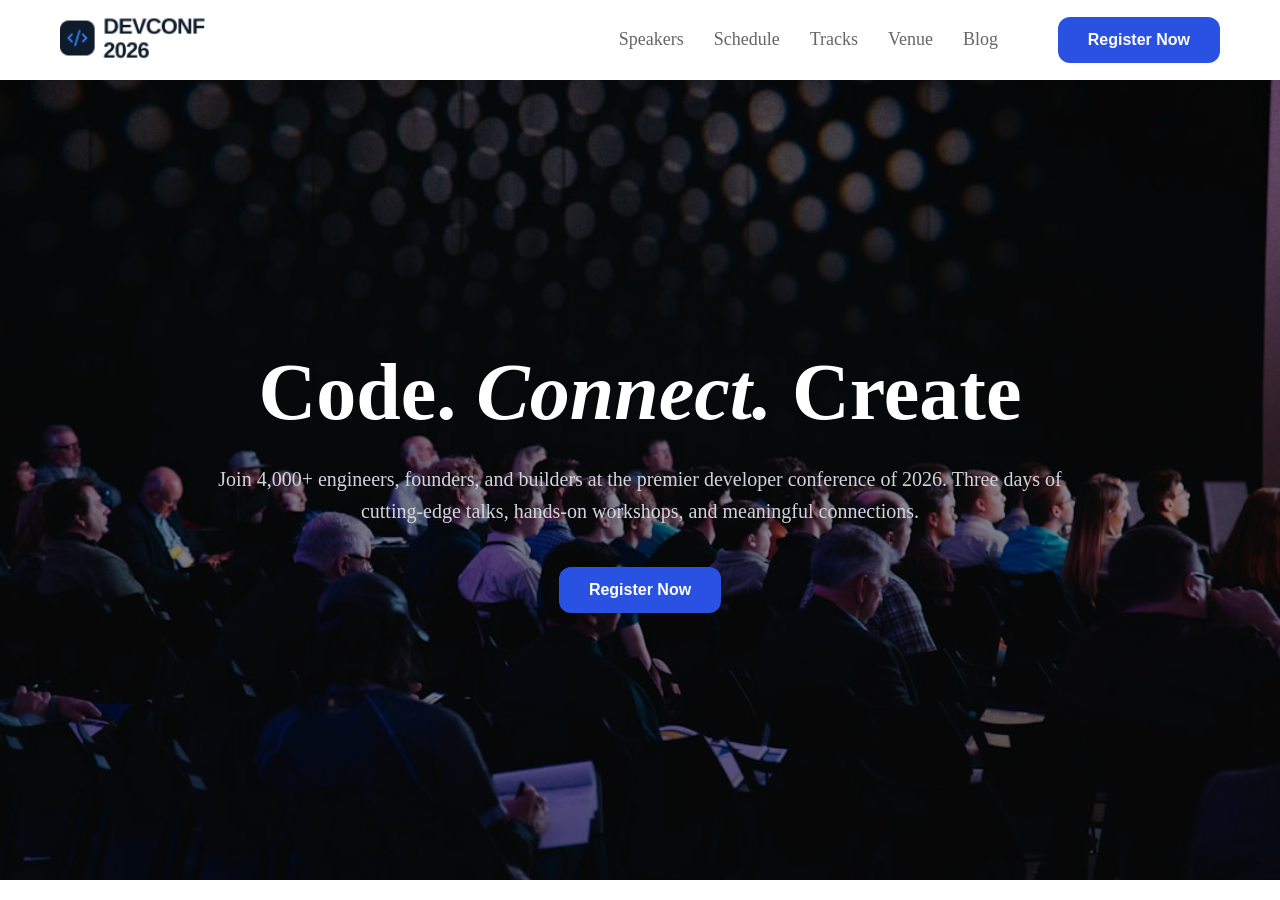
==== index.html @ 91962d2b "Speakers Section" ====
<!DOCTYPE html>
<html lang="en">
<head>
    <meta charset="UTF-8">
    <meta name="viewport" content="width=device-width, initial-scale=1.0">
    <title> Developer Conference 2026 </title>
    <link rel="stylesheet" href="./styles/style.css">
</head>
<body>
    <!-- Navigation Bar -->
    <header>
    <nav class="navbar">

        <div class="logo">
            <img src="./assets/logo.png" alt="DEVCONF 2026 Logo">
        </div>

        <ul class="nav-links">
            <li><a href="#speakers">Speakers</a></li>
            <li><a href="#schedule">Schedule</a></li>
            <li><a href="#tracks">Tracks</a></li>
            <li><a href="#venue">Venue</a></li>
            <li><a href="#blog">Blog</a></li>
        </ul>

        <button class="common-btn">Register Now</button>

    </nav>
</header>

<!-- Banner Section -->

 <section class="banner">

    <div class="banner-content">

        <h1>
            Code. <em>Connect.</em> Create
        </h1>

        <p>
            Join 4,000+ engineers, founders, and builders at the premier
            developer conference of 2026. Three days of cutting-edge talks,
            hands-on workshops, and meaningful connections.
        </p>

        <button class="common-btn">
            Register Now
        </button>

    </div>

</section>







</body>
</html>
---- styles/style.css ----
/* Reset */
*{
    margin: 0;
    padding: 0;
    box-sizing: border-box;
}

/* Navbar */
.navbar{
    display: flex;
justify-content: space-between;
    align-items: center;
    padding: 14px 60px;
    background-color: #ffffff;
}

/* Logo */
.logo{
    flex: 1;
}

.logo img{
    width: 145px;
    height: auto;
}

/* Navigation Links */
.nav-links{
    flex: 1;
    display: flex;
    justify-content: center;
    gap: 30px;
    list-style: none;
    

}

.nav-links a{
    text-decoration: none;
    color: #666666;
    font-size: 18px;
    font-weight: 500;
}

/* Button */
.common-btn{
    background-color: #2952E3;
    color: white;
    border: none;
    padding: 14px 30px;
    border-radius: 12px;
    font-size: 16px;
    font-weight: 600;
    cursor: pointer;

}

/* banner section */

.banner{
background-size: cover;
background-position: center;

align-items: center;
text-align: center;

}

.banner{
    background-image: url("../assets/banner.jpg");
    background-size: cover;
    background-position: center;

    height: 800px;

    display: flex;
    justify-content: center;
    align-items: center;

    text-align: center;



box-shadow: inset 0 0 0 1000px rgba(0, 0, 0, 0.45);

}

.banner-content{
    max-width: 850px;
}


.banner-content h1{
    color: white;
    font-size: 80px;
    margin-bottom: 25px;
}

.banner-content p{
    color: #d1d5db;
    font-size: 20px;
    line-height: 1.6;
    margin-bottom: 40px;
}
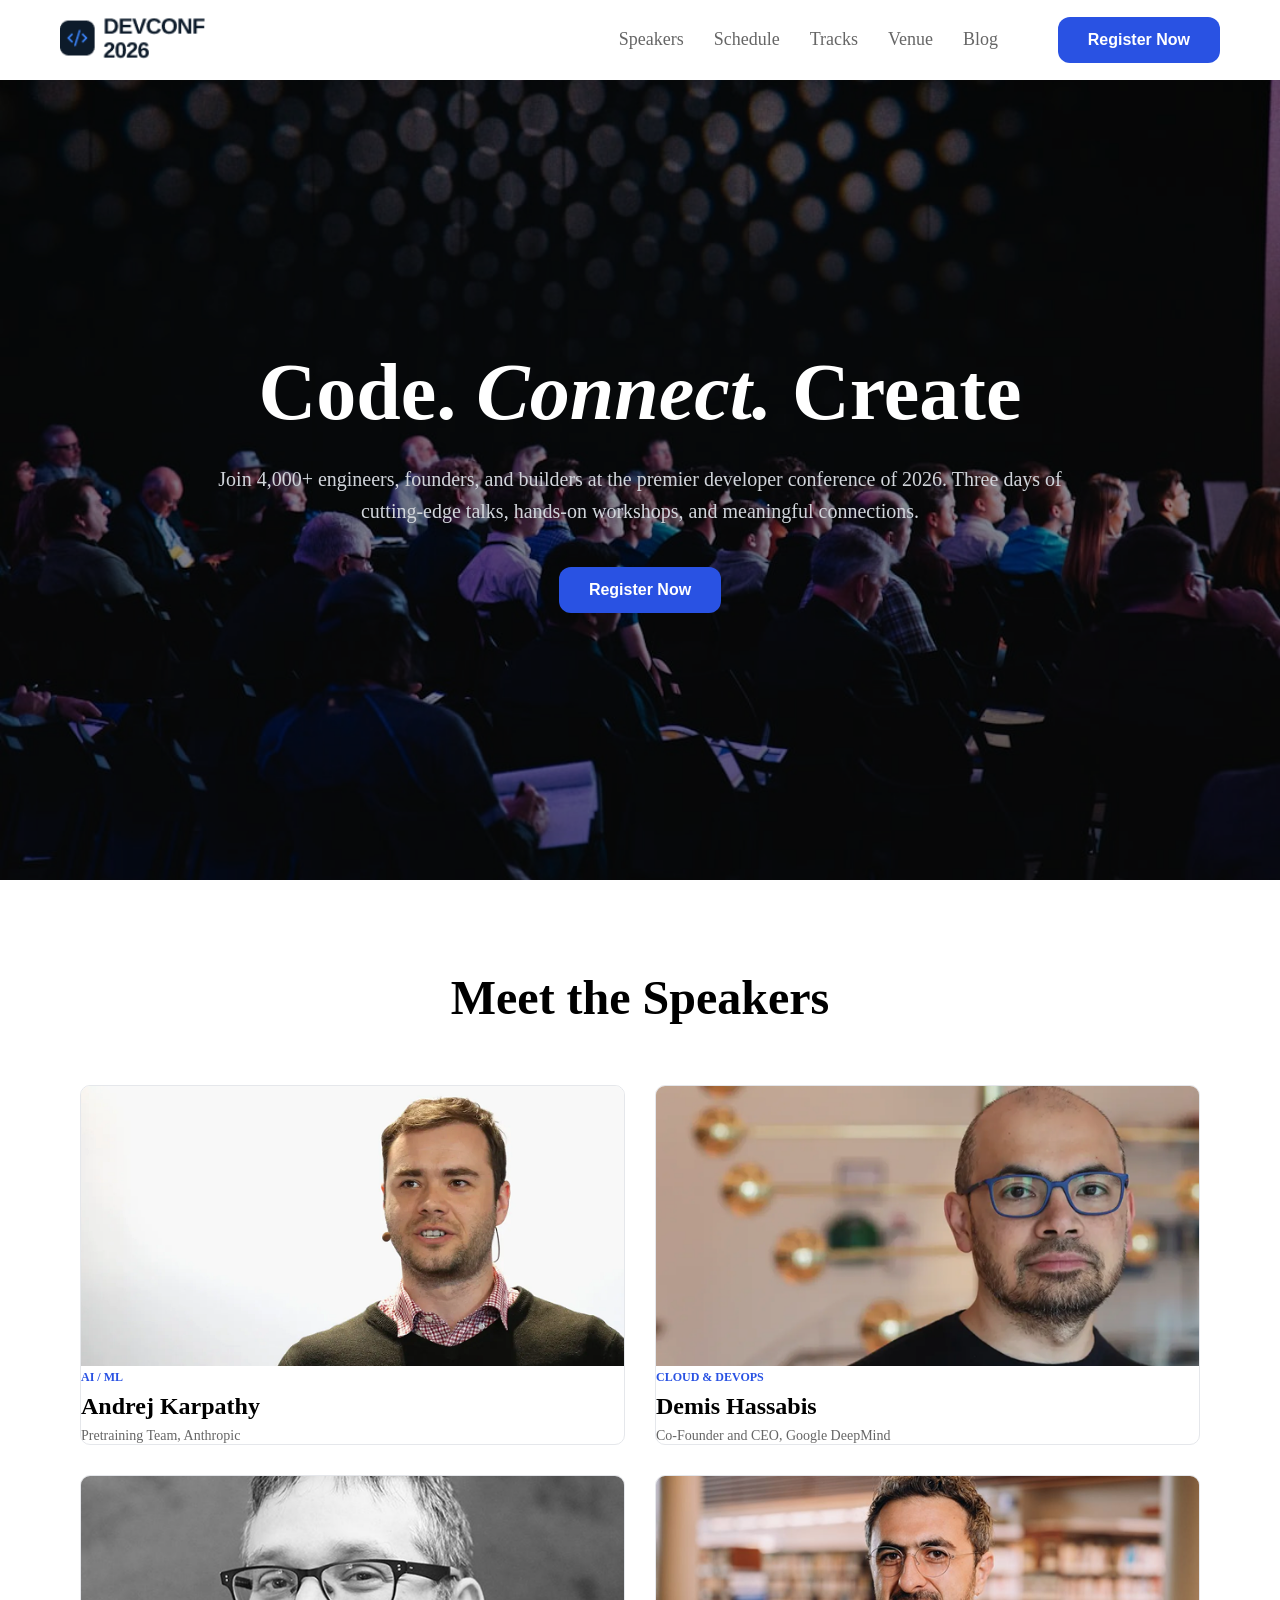
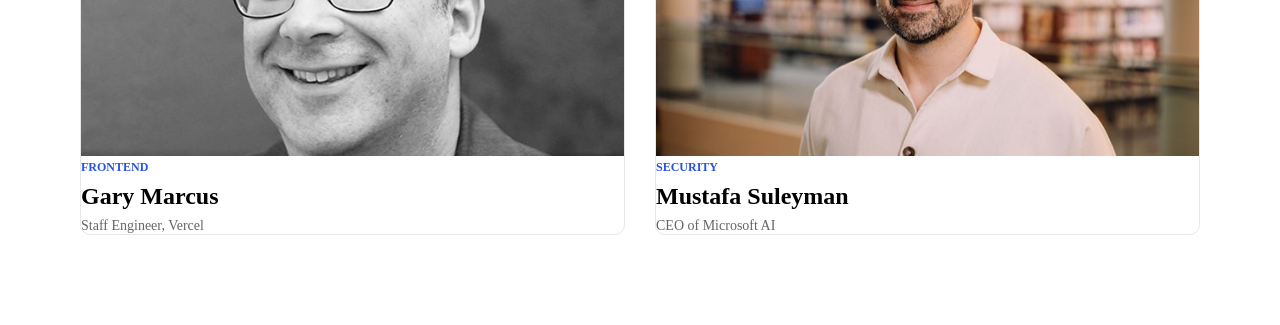
==== commit 8a0e644c: "grid layout complete" ====
--- a/index.html
+++ b/index.html
@@ -52,9 +52,57 @@
 
 </section>
 
+<!-- Speakers Section -->
 
+<section class="speakers-section">
 
+    <h2 class="section-title">Meet the Speakers</h2>
 
+    <div class="speaker-container">
+
+        <div class="speaker-card">
+            <img src="./assets/andrej.png" alt="Andrej Karpathy">
+
+            <div class="speaker-info">
+                <h5>AI / ML</h5>
+                <h3>Andrej Karpathy</h3>
+                <p>Pretraining Team, Anthropic</p>
+            </div>
+        </div>
+
+        <div class="speaker-card">
+            <img src="./assets/demis.png" alt="Demis Hassabis">
+
+            <div class="speaker-info">
+                <h5>Cloud & DevOps</h5>
+                <h3>Demis Hassabis</h3>
+                <p>Co-Founder and CEO, Google DeepMind</p>
+            </div>
+        </div>
+
+        <div class="speaker-card">
+            <img src="./assets/gary.png" alt="Gary Marcus">
+
+            <div class="speaker-info">
+                <h5>Frontend</h5>
+                <h3>Gary Marcus</h3>
+                <p>Staff Engineer, Vercel</p>
+            </div>
+        </div>
+
+        <div class="speaker-card">
+            <img src="./assets/mustafa.png" alt="Mustafa Suleyman">
+
+            <div class="speaker-info">
+                <h5>Security</h5>
+                <h3>Mustafa Suleyman</h3>
+                <p>CEO of Microsoft AI</p>
+            </div>
+        </div>
+
+    </div>
+
+</section>
 
 
 
--- a/styles/style.css
+++ b/styles/style.css
@@ -104,5 +104,74 @@
     margin-bottom: 40px;
 }
 
+/* Speakers Section */
+
+.speakers-section{
+    padding: 90px 80px;
+    background-color: white;
+}
+
+.section-title{
+    text-align: center;
+    font-size: 48px;
+    font-weight: 700;
+
+    margin-bottom: 60px;
+}
+
+.speaker-container{
+    display: grid;
+
+    grid-template-columns: repeat(2, 1fr);
+
+    gap: 30px;
+
+    max-width: 1200px;
+
+    margin: 0 auto;
+}
 
 
+
+.speaker-card{
+    border: 1px solid #E5E7EB;
+
+    border-radius: 10px;
+
+    overflow: hidden;
+
+    background-color: white;
+}
+
+.speaker-card img{
+    width: 100%;
+
+    height: 280px;
+
+    object-fit: cover;
+}
+
+.speaker-info h5{
+    color: #2952E3;
+
+    font-size: 12px;
+
+    margin-bottom: 8px;
+
+    text-transform: uppercase;
+}
+
+
+.speaker-info h3{
+    font-size: 24px;
+
+    margin-bottom: 8px;
+}
+
+
+.speaker-info p{
+    color: #666666;
+
+    font-size: 14px;
+}
+
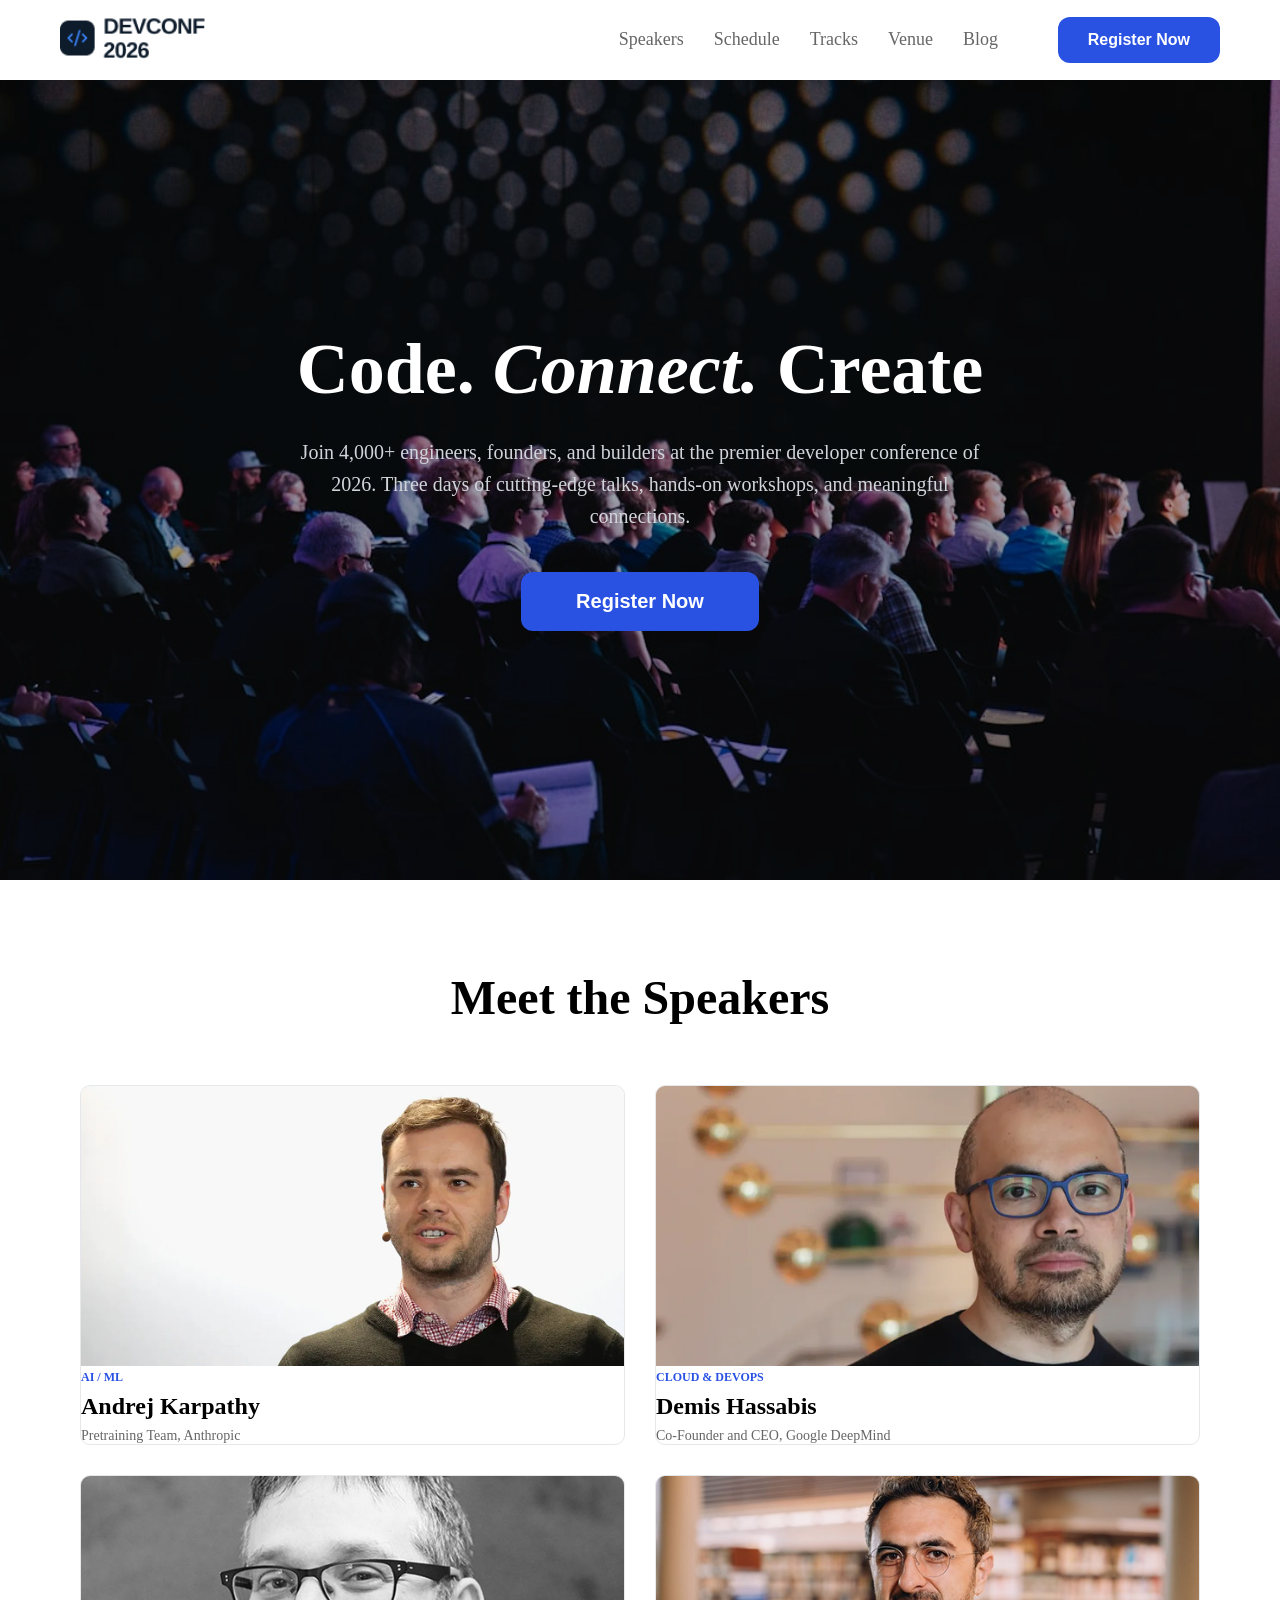
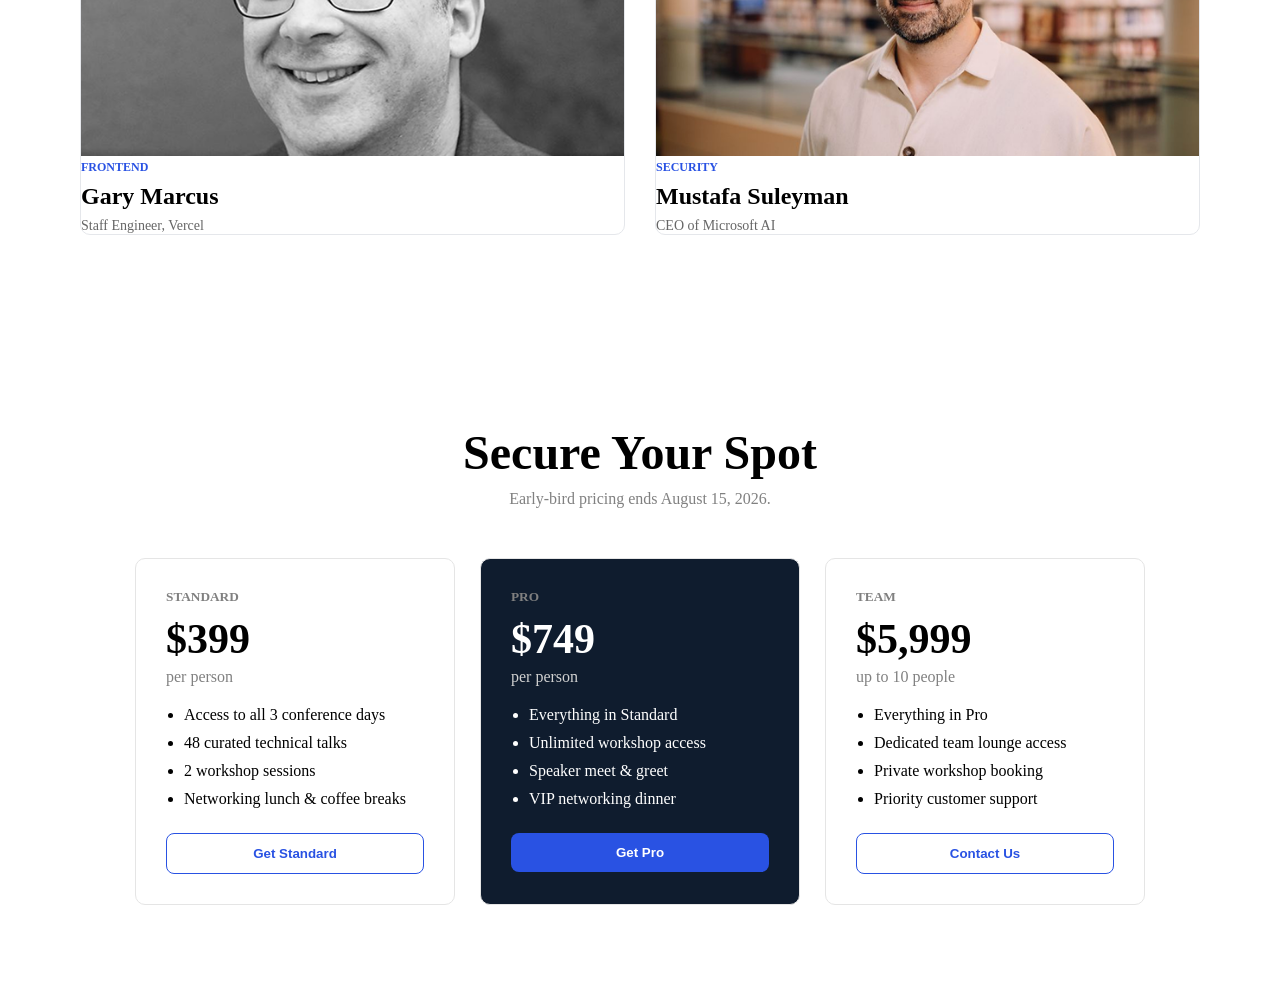
==== commit d156bc1d: "pricing section" ====
--- a/index.html
+++ b/index.html
@@ -23,7 +23,7 @@
             <li><a href="#blog">Blog</a></li>
         </ul>
 
-        <button class="common-btn">Register Now</button>
+        <button class="register01-btn">Register Now</button>
 
     </nav>
 </header>
@@ -44,7 +44,7 @@
             hands-on workshops, and meaningful connections.
         </p>
 
-        <button class="common-btn">
+        <button class="register02-btn">
             Register Now
         </button>
 
@@ -104,6 +104,72 @@
 
 </section>
 
+<!-- Pricing Section -->
+
+<section class="pricing">
+
+    <h2>Secure Your Spot</h2>
+    <p class="pricing-subtitle">
+        Early-bird pricing ends August 15, 2026.
+    </p>
+
+    <div class="pricing-cards">
+
+        <!-- Card 1 -->
+        <div class="card">
+            <h5>STANDARD</h5>
+            <h3>$399</h3>
+            <p>per person</p>
+
+            <ul>
+                <li>Access to all 3 conference days</li>
+                <li>48 curated technical talks</li>
+                <li>2 workshop sessions</li>
+                <li>Networking lunch & coffee breaks</li>
+            </ul>
+
+            <button class="price-btn">Get Standard</button>
+        </div>
+
+        <!-- Card 2 -->
+        <div class="card pro">
+            <h5>PRO</h5>
+            <h3>$749</h3>
+            <p>per person</p>
+
+            <ul>
+                <li>Everything in Standard</li>
+                <li>Unlimited workshop access</li>
+                <li>Speaker meet & greet</li>
+                <li>VIP networking dinner</li>
+            </ul>
+
+            <button class="price-btn pro-btn">Get Pro</button>
+        </div>
+
+        <!-- Card 3 -->
+        <div class="card">
+            <h5>TEAM</h5>
+            <h3>$5,999</h3>
+            <p>up to 10 people</p>
+
+            <ul>
+                <li>Everything in Pro</li>
+                <li>Dedicated team lounge access</li>
+                <li>Private workshop booking</li>
+                <li>Priority customer support</li>
+            </ul>
+
+            <button class="price-btn">Contact Us</button>
+        </div>
+
+    </div>
+
+</section>
+
+
+
+
 
 
 </body>
--- a/styles/style.css
+++ b/styles/style.css
@@ -44,7 +44,7 @@
 }
 
 /* Button */
-.common-btn{
+.register01-btn{
     background-color: #2952E3;
     color: white;
     border: none;
@@ -53,7 +53,6 @@
     font-size: 16px;
     font-weight: 600;
     cursor: pointer;
-
 }
 
 /* banner section */
@@ -66,6 +65,20 @@
 text-align: center;
 
 }
+
+.register02-btn{
+    background-color: #2952E3;
+    color: white;
+    border: none;
+    padding: 18px 55px;
+    border-radius: 12px;
+    font-size: 20px;
+    font-weight: 600;
+    cursor: pointer;
+}
+
+
+
 
 .banner{
     background-image: url("../assets/banner.jpg");
@@ -82,7 +95,7 @@
 
 
 
-box-shadow: inset 0 0 0 1000px rgba(0, 0, 0, 0.45);
+box-shadow: inset 0 0 0 1000px rgba(0,0,0,0.35);
 
 }
 
@@ -93,16 +106,26 @@
 
 .banner-content h1{
     color: white;
-    font-size: 80px;
+    
     margin-bottom: 25px;
-}
+
+    
+    font-size: 72px;
+    font-weight: 700;
+}
+
 
 .banner-content p{
     color: #d1d5db;
     font-size: 20px;
     line-height: 1.6;
     margin-bottom: 40px;
-}
+    max-width: 700px;
+}
+
+
+
+
 
 /* Speakers Section */
 
@@ -175,3 +198,88 @@
     font-size: 14px;
 }
 
+
+
+/* Pricing Section */
+
+.pricing{
+    padding: 100px 80px;
+    text-align: center;
+}
+
+.pricing h2{
+    font-size: 48px;
+    margin-bottom: 10px;
+}
+
+.pricing-subtitle{
+    color: gray;
+    margin-bottom: 50px;
+}
+
+.pricing-cards{
+    display: flex;
+    justify-content: center;
+    gap: 25px;
+}
+
+.card{
+    width: 320px;
+    padding: 30px;
+    border: 1px solid #e5e5e5;
+    border-radius: 10px;
+    text-align: left;
+    background-color: white;
+}
+
+.card h5{
+    color: gray;
+    margin-bottom: 10px;
+}
+
+.card h3{
+    font-size: 42px;
+    margin-bottom: 5px;
+}
+
+.card p{
+    color: gray;
+    margin-bottom: 20px;
+}
+
+.card ul{
+    margin-bottom: 25px;
+    padding-left: 18px;
+}
+
+.card ul li{
+    margin-bottom: 10px;
+}
+
+.price-btn{
+    width: 100%;
+    padding: 12px;
+    border: 1px solid #2952E3;
+    border-radius: 8px;
+    background: white;
+    color: #2952E3;
+    font-weight: 600;
+    cursor: pointer;
+}
+
+/* Middle Card */
+
+.pro{
+    background-color: #0F1C2E;
+    color: white;
+}
+
+.pro p{
+    color: #d1d1d1;
+}
+
+.pro-btn{
+    background-color: #2952E3;
+    color: white;
+    border: none;
+}
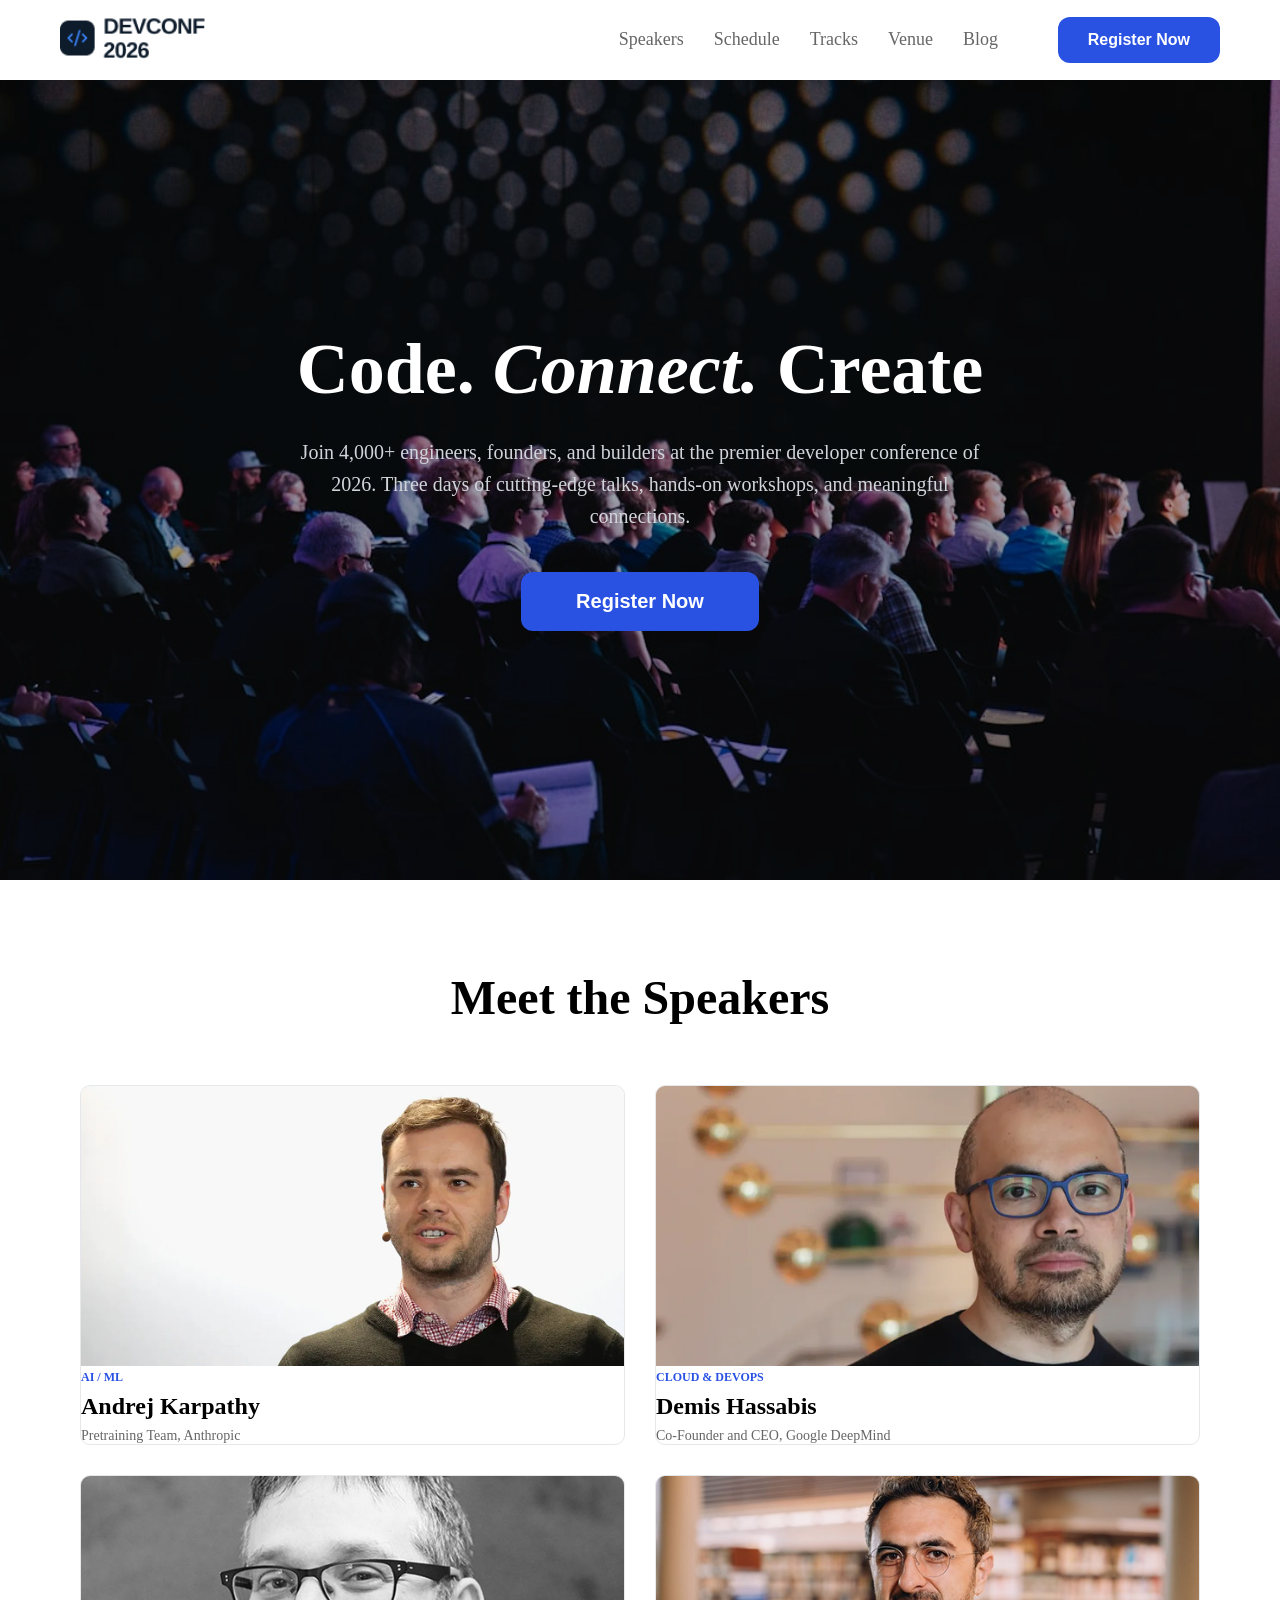
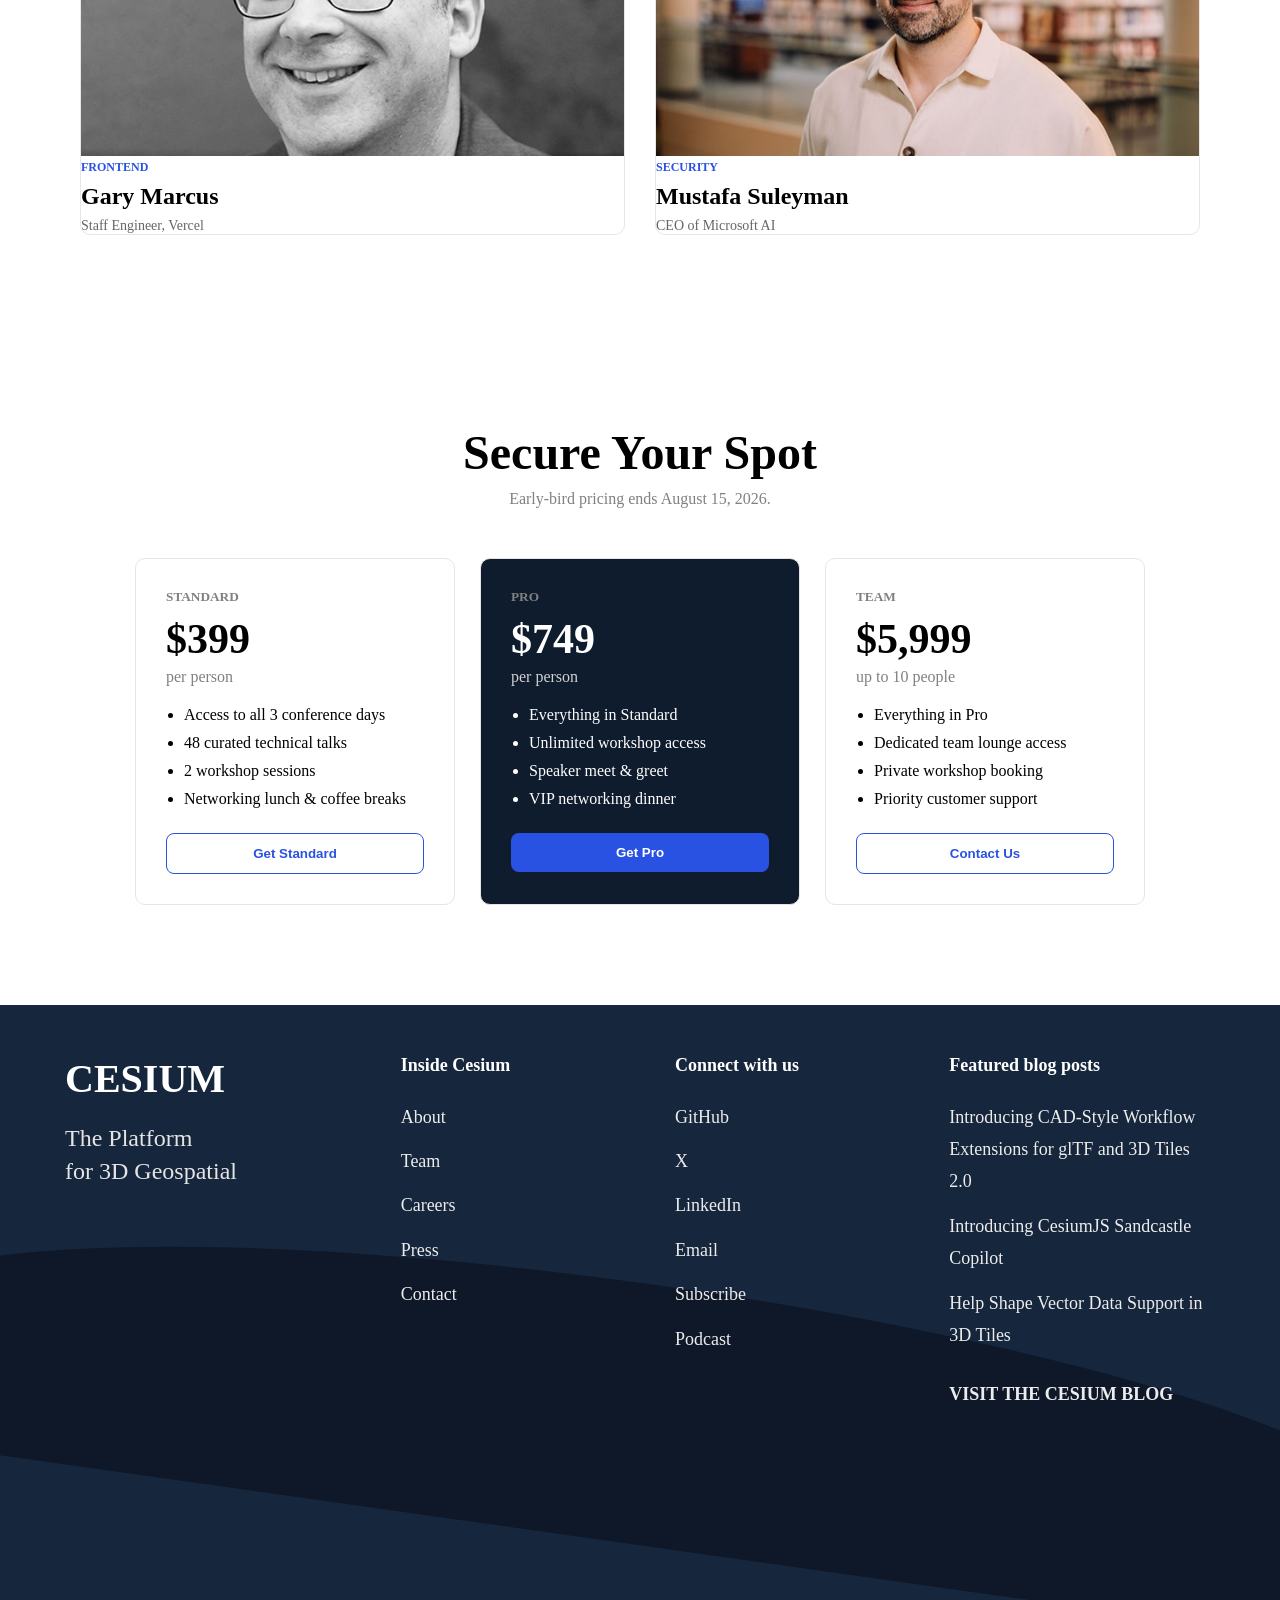
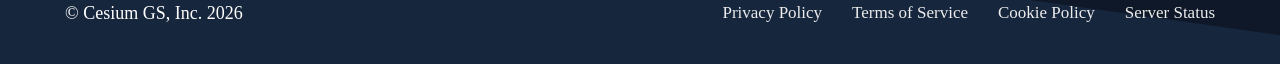
==== commit 7fcd1013: "footer section" ====
--- a/index.html
+++ b/index.html
@@ -167,6 +167,76 @@
 
 </section>
 
+<!-- My placeholder -->
+
+<footer class="footer">
+    <div class="footer-top">
+
+        <div class="footer-col brand">
+            <h2>CESIUM</h2>
+            <p>
+                The Platform <br>
+                for 3D Geospatial
+            </p>
+        </div>
+
+        <div class="footer-col">
+            <h3>Inside Cesium</h3>
+
+            <a href="#">About</a>
+            <a href="#">Team</a>
+            <a href="#">Careers</a>
+            <a href="#">Press</a>
+            <a href="#">Contact</a>
+        </div>
+
+        <div class="footer-col">
+            <h3>Connect with us</h3>
+
+            <a href="#">GitHub</a>
+            <a href="#">X</a>
+            <a href="#">LinkedIn</a>
+            <a href="#">Email</a>
+            <a href="#">Subscribe</a>
+            <a href="#">Podcast</a>
+        </div>
+
+        <div class="footer-col">
+            <h3>Featured blog posts</h3>
+
+            <a href="#">
+                Introducing CAD-Style Workflow
+                Extensions for glTF and 3D Tiles 2.0
+            </a>
+
+            <a href="#">
+                Introducing CesiumJS Sandcastle Copilot
+            </a>
+
+            <a href="#">
+                Help Shape Vector Data Support in
+                3D Tiles
+            </a>
+
+            <a href="#" class="blog-btn">
+                VISIT THE CESIUM BLOG
+            </a>
+        </div>
+
+    </div>
+
+    <div class="footer-bottom">
+        <p>© Cesium GS, Inc. 2026</p>
+
+        <div class="bottom-links">
+            <a href="#">Privacy Policy</a>
+            <a href="#">Terms of Service</a>
+            <a href="#">Cookie Policy</a>
+            <a href="#">Server Status</a>
+        </div>
+    </div>
+</footer>
+
 
 
 
--- a/styles/style.css
+++ b/styles/style.css
@@ -282,4 +282,128 @@
     background-color: #2952E3;
     color: white;
     border: none;
-}+}
+
+
+<!-- My placeholder -->
+
+*{
+    margin:0;
+    padding:0;
+    box-sizing:border-box;
+}
+
+.footer{
+    /* background:#156d73; */
+    background: #16263D  ;
+    color:#fff;
+    padding-top:50px;
+    min-height:610px;
+    position:relative;
+    overflow:hidden;
+}
+
+
+
+/* curve shape */
+
+.footer::before{
+    content:"";
+    position:absolute;
+    left:-10%;
+    bottom:120px;
+
+    width:120%;
+    height:260px;
+
+    /* background:#0f6268; */
+    background: #0E1828  ;
+
+    border-radius:50% 50% 0 0;
+
+    transform:rotate(8deg);
+}
+
+.footer-top{
+    max-width:1250px;
+    margin:auto;
+
+    display:grid;
+    grid-template-columns:1.3fr 1fr 1fr 1.3fr;
+
+    gap:70px;
+    padding:0 50px;
+
+    position:relative;
+    z-index:2;
+}
+
+.brand h2{
+    font-size:40px;
+    font-weight:700;
+    margin-bottom:20px;
+}
+
+.brand p{
+    font-size:24px;
+    line-height:1.4;
+    color:#e5e5e5;
+}
+
+.footer-col h3{
+    margin-bottom:25px;
+    font-size:18px;
+    font-weight:700;
+}
+
+.footer-col{
+    display:flex;
+    flex-direction:column;
+}
+
+.footer-col a{
+    text-decoration:none;
+    color:#ececec;
+    font-size:18px;
+    line-height:1.8;
+    margin-bottom:12px;
+}
+
+.blog-btn{
+    margin-top:15px;
+    font-weight:700;
+}
+
+.footer-bottom{
+    position:relative;
+    z-index:2;
+
+    max-width:1250px;
+    margin:180px auto 0;
+
+    padding:0 50px 40px;
+
+    display:flex;
+    justify-content:space-between;
+    align-items:center;
+}
+
+.footer-bottom p{
+    font-size:18px;
+}
+
+.bottom-links{
+    display:flex;
+    gap:30px;
+}
+
+.bottom-links a{
+    text-decoration:none;
+    color:#ececec;
+    font-size:17px;
+}
+
+
+
+
+
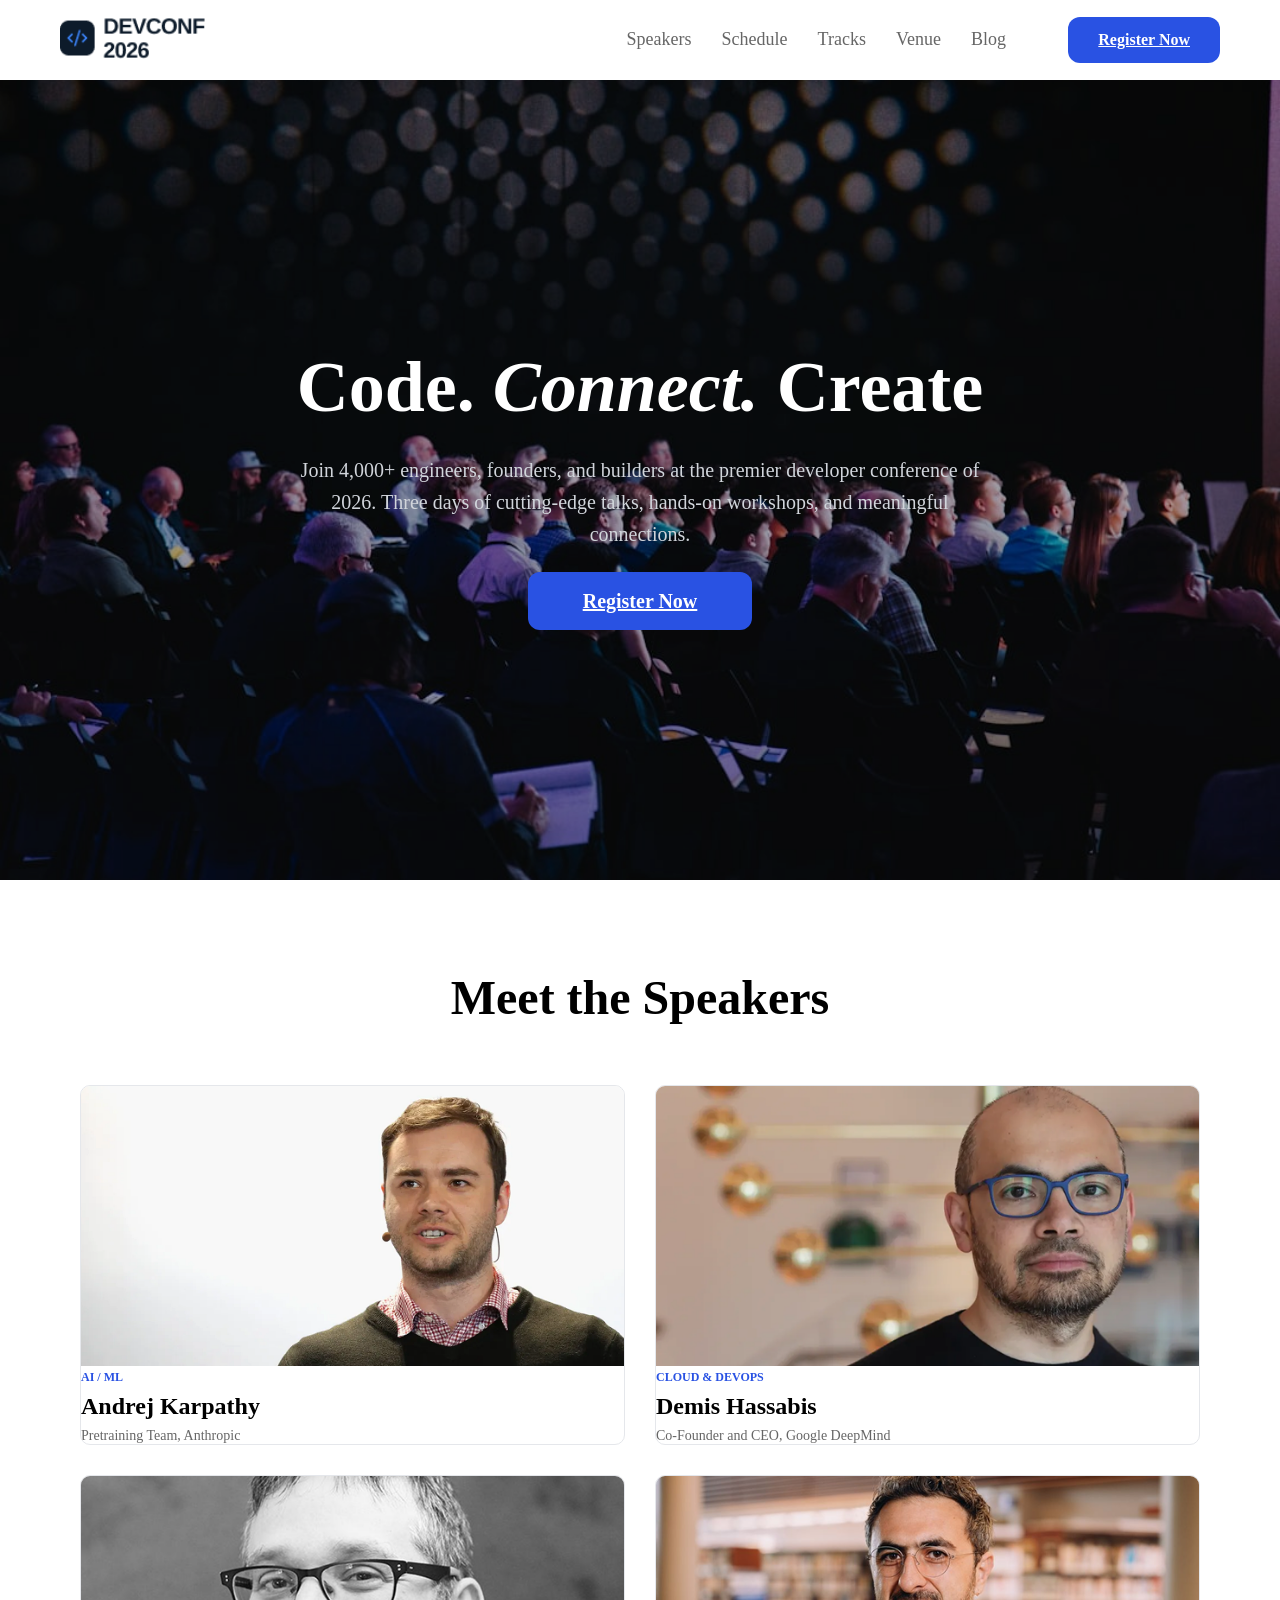
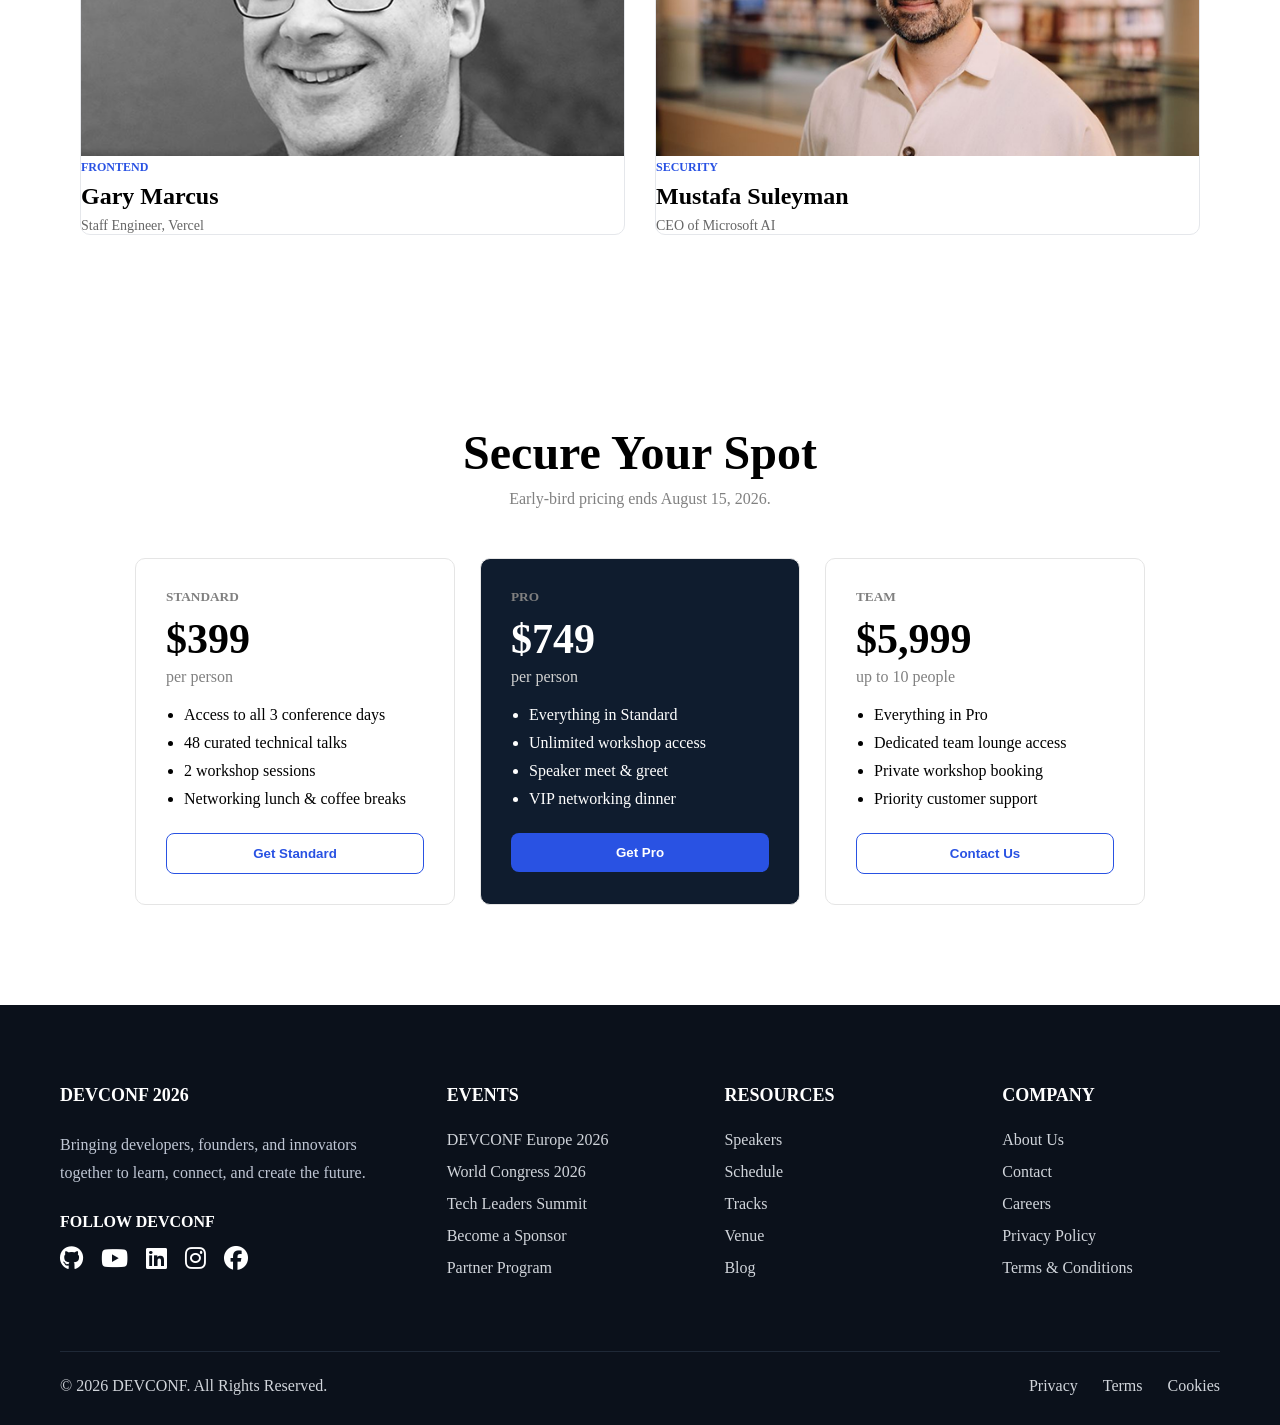
==== commit c43be424: "Font Awesome Use" ====
--- a/index.html
+++ b/index.html
@@ -5,6 +5,9 @@
     <meta name="viewport" content="width=device-width, initial-scale=1.0">
     <title> Developer Conference 2026 </title>
     <link rel="stylesheet" href="./styles/style.css">
+
+<link rel="stylesheet"
+href="https://cdnjs.cloudflare.com/ajax/libs/font-awesome/6.5.2/css/all.min.css">
 </head>
 <body>
     <!-- Navigation Bar -->
@@ -23,8 +26,8 @@
             <li><a href="#blog">Blog</a></li>
         </ul>
 
-        <button class="register01-btn">Register Now</button>
-
+       <a href="register.html" class="register01-btn"> Register Now </a>
+    
     </nav>
 </header>
 
@@ -44,10 +47,8 @@
             hands-on workshops, and meaningful connections.
         </p>
 
-        <button class="register02-btn">
-            Register Now
-        </button>
-
+        <a href="register.html" class="register02-btn">Register Now</a>
+        
     </div>
 
 </section>
@@ -170,74 +171,89 @@
 <!-- My placeholder -->
 
 <footer class="footer">
+
     <div class="footer-top">
 
-        <div class="footer-col brand">
-            <h2>CESIUM</h2>
+        <div class="footer-column"> 
+            <h3>DEVCONF 2026</h3>
+
             <p>
-                The Platform <br>
-                for 3D Geospatial
+                Bringing developers, founders, and innovators together
+                to learn, connect, and create the future.
             </p>
-        </div>
-
-        <div class="footer-col">
-            <h3>Inside Cesium</h3>
-
-            <a href="#">About</a>
-            <a href="#">Team</a>
+
+            <h4 class="social-title">FOLLOW DEVCONF</h4>
+
+            <div class="social-icons">
+
+                <a href="https://github.com/programminghero1">
+                    <i class="fa-brands fa-github"></i>
+                </a>
+
+                <a href="https://www.youtube.com/@programmingherobangladesh">
+                    <i class="fa-brands fa-youtube"></i>
+                </a>
+
+                <a href="https://www.linkedin.com/company/programminghero">
+                    <i class="fa-brands fa-linkedin"></i>
+                </a>
+
+                <a href="https://www.instagram.com/programminghero/">
+                    <i class="fa-brands fa-instagram"></i>
+                </a>
+
+                <a href="https://www.facebook.com/programmingherowebcourse">
+                    <i class="fa-brands fa-facebook"></i>
+                </a>
+
+            </div>
+        </div>
+
+        <div class="footer-column">
+            <h3>EVENTS</h3>
+
+            <a href="#">DEVCONF Europe 2026</a>
+            <a href="#">World Congress 2026</a>
+            <a href="#">Tech Leaders Summit</a>
+            <a href="#">Become a Sponsor</a>
+            <a href="#">Partner Program</a>
+        </div>
+
+        <div class="footer-column">
+            <h3>RESOURCES</h3>
+
+            <a href="#">Speakers</a>
+            <a href="#">Schedule</a>
+            <a href="#">Tracks</a>
+            <a href="#">Venue</a>
+            <a href="#">Blog</a>
+        </div>
+
+        <div class="footer-column">
+            <h3>COMPANY</h3>
+
+            <a href="#">About Us</a>
+            <a href="#">Contact</a>
             <a href="#">Careers</a>
-            <a href="#">Press</a>
-            <a href="#">Contact</a>
-        </div>
-
-        <div class="footer-col">
-            <h3>Connect with us</h3>
-
-            <a href="#">GitHub</a>
-            <a href="#">X</a>
-            <a href="#">LinkedIn</a>
-            <a href="#">Email</a>
-            <a href="#">Subscribe</a>
-            <a href="#">Podcast</a>
-        </div>
-
-        <div class="footer-col">
-            <h3>Featured blog posts</h3>
-
-            <a href="#">
-                Introducing CAD-Style Workflow
-                Extensions for glTF and 3D Tiles 2.0
-            </a>
-
-            <a href="#">
-                Introducing CesiumJS Sandcastle Copilot
-            </a>
-
-            <a href="#">
-                Help Shape Vector Data Support in
-                3D Tiles
-            </a>
-
-            <a href="#" class="blog-btn">
-                VISIT THE CESIUM BLOG
-            </a>
+            <a href="#">Privacy Policy</a>
+            <a href="#">Terms & Conditions</a>
         </div>
 
     </div>
 
     <div class="footer-bottom">
-        <p>© Cesium GS, Inc. 2026</p>
-
-        <div class="bottom-links">
-            <a href="#">Privacy Policy</a>
-            <a href="#">Terms of Service</a>
-            <a href="#">Cookie Policy</a>
-            <a href="#">Server Status</a>
-        </div>
-    </div>
+
+        <p>© 2026 DEVCONF. All Rights Reserved.</p>
+
+        <div class="footer-links">
+            <a href="#">Privacy</a>
+            <a href="#">Terms</a>
+            <a href="#">Cookies</a>
+        </div>
+
+    </div>
+
 </footer>
-
-
 
 
 
--- a/styles/style.css
+++ b/styles/style.css
@@ -285,125 +285,100 @@
 }
 
 
-<!-- My placeholder -->
-
-*{
-    margin:0;
-    padding:0;
-    box-sizing:border-box;
-}
+/* My placeholder */
 
 .footer{
-    /* background:#156d73; */
-    background: #16263D  ;
-    color:#fff;
-    padding-top:50px;
-    min-height:610px;
-    position:relative;
-    overflow:hidden;
-}
-
-
-
-/* curve shape */
-
-.footer::before{
-    content:"";
-    position:absolute;
-    left:-10%;
-    bottom:120px;
-
-    width:120%;
-    height:260px;
-
-    /* background:#0f6268; */
-    background: #0E1828  ;
-
-    border-radius:50% 50% 0 0;
-
-    transform:rotate(8deg);
+    background: #0B111B;
+    padding: 80px 60px 30px;
 }
 
 .footer-top{
-    max-width:1250px;
-    margin:auto;
-
-    display:grid;
-    grid-template-columns:1.3fr 1fr 1fr 1.3fr;
-
-    gap:70px;
-    padding:0 50px;
-
-    position:relative;
-    z-index:2;
-}
-
-.brand h2{
-    font-size:40px;
-    font-weight:700;
-    margin-bottom:20px;
-}
-
-.brand p{
-    font-size:24px;
-    line-height:1.4;
-    color:#e5e5e5;
-}
-
-.footer-col h3{
-    margin-bottom:25px;
-    font-size:18px;
-    font-weight:700;
-}
-
-.footer-col{
-    display:flex;
-    flex-direction:column;
-}
-
-.footer-col a{
-    text-decoration:none;
-    color:#ececec;
-    font-size:18px;
-    line-height:1.8;
-    margin-bottom:12px;
-}
-
-.blog-btn{
-    margin-top:15px;
-    font-weight:700;
+    max-width: 1300px;
+    margin: 0 auto;
+
+    display: grid;
+    grid-template-columns: 1.5fr 1fr 1fr 1fr;
+
+    gap: 60px;
+}
+
+.footer-column{
+    display: flex;
+    flex-direction: column;
+}
+
+.footer-column h3{
+    color: white;
+    font-size: 18px;
+    margin-bottom: 25px;
+}
+
+.footer-column p{
+    color: #BFC6D4;
+    line-height: 1.8;
+    margin-bottom: 25px;
+}
+
+.footer-column a{
+    text-decoration: none;
+    color: #D1D5DB;
+
+    margin-bottom: 14px;
+
+    transition: 0.3s;
+}
+
+.footer-column a:hover{
+    color: #2952E3;
+}
+
+.social-title{
+    color: white;
+    margin-bottom: 15px;
+    font-size: 16px;
+}
+
+.social-icons{
+    display: flex;
+    gap: 18px;
+}
+
+.social-icons a{
+    color: white;
+    font-size: 24px;
+}
+
+.social-icons a:hover{
+    color: #2952E3;
 }
 
 .footer-bottom{
-    position:relative;
-    z-index:2;
-
-    max-width:1250px;
-    margin:180px auto 0;
-
-    padding:0 50px 40px;
-
-    display:flex;
-    justify-content:space-between;
-    align-items:center;
+    max-width: 1300px;
+    margin: 60px auto 0;
+
+    padding-top: 25px;
+
+    border-top: 1px solid #1F2937;
+
+    display: flex;
+    justify-content: space-between;
+    align-items: center;
 }
 
 .footer-bottom p{
-    font-size:18px;
-}
-
-.bottom-links{
-    display:flex;
-    gap:30px;
-}
-
-.bottom-links a{
-    text-decoration:none;
-    color:#ececec;
-    font-size:17px;
-}
-
-
-
-
-
+    color: #D1D5DB;
+}
+
+.footer-links{
+    display: flex;
+    gap: 25px;
+}
+
+.footer-links a{
+    text-decoration: none;
+    color: #D1D5DB;
+}
+
+.footer-links a:hover{
+    color: #2952E3;
+}
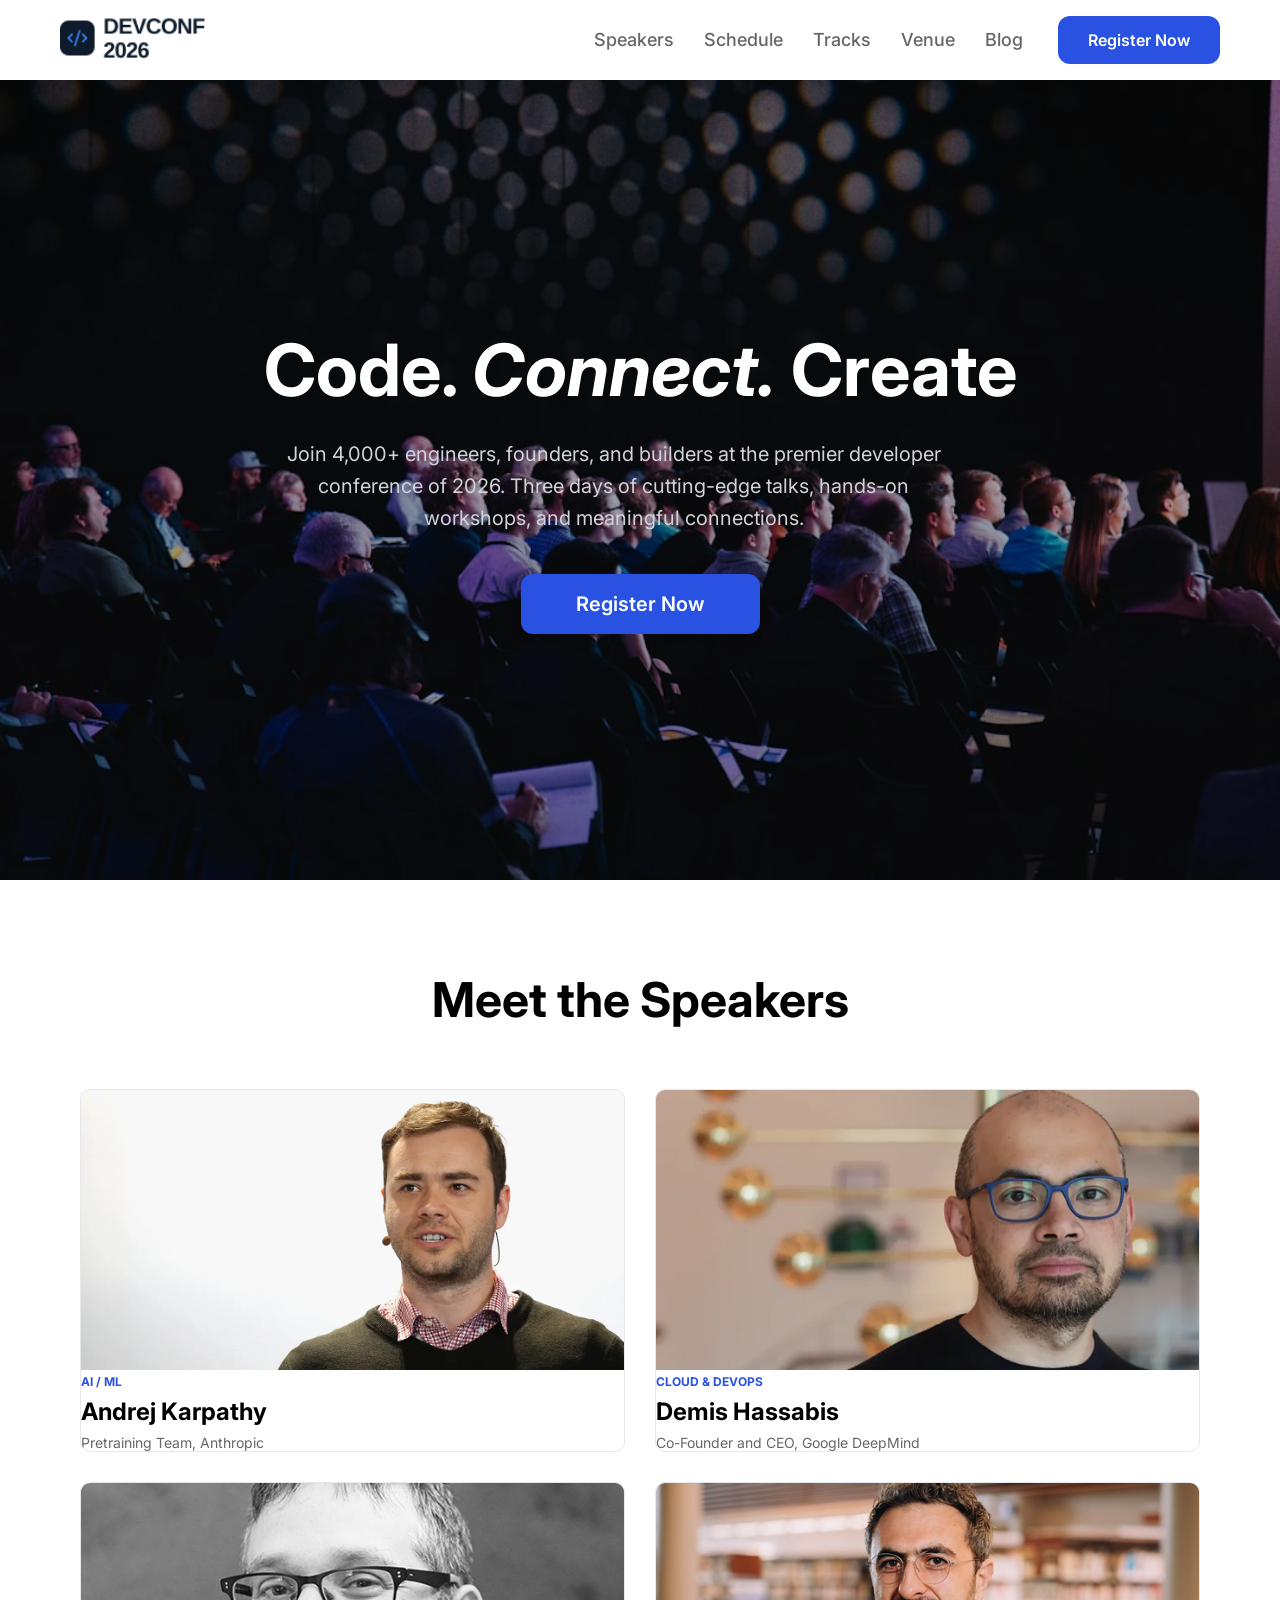
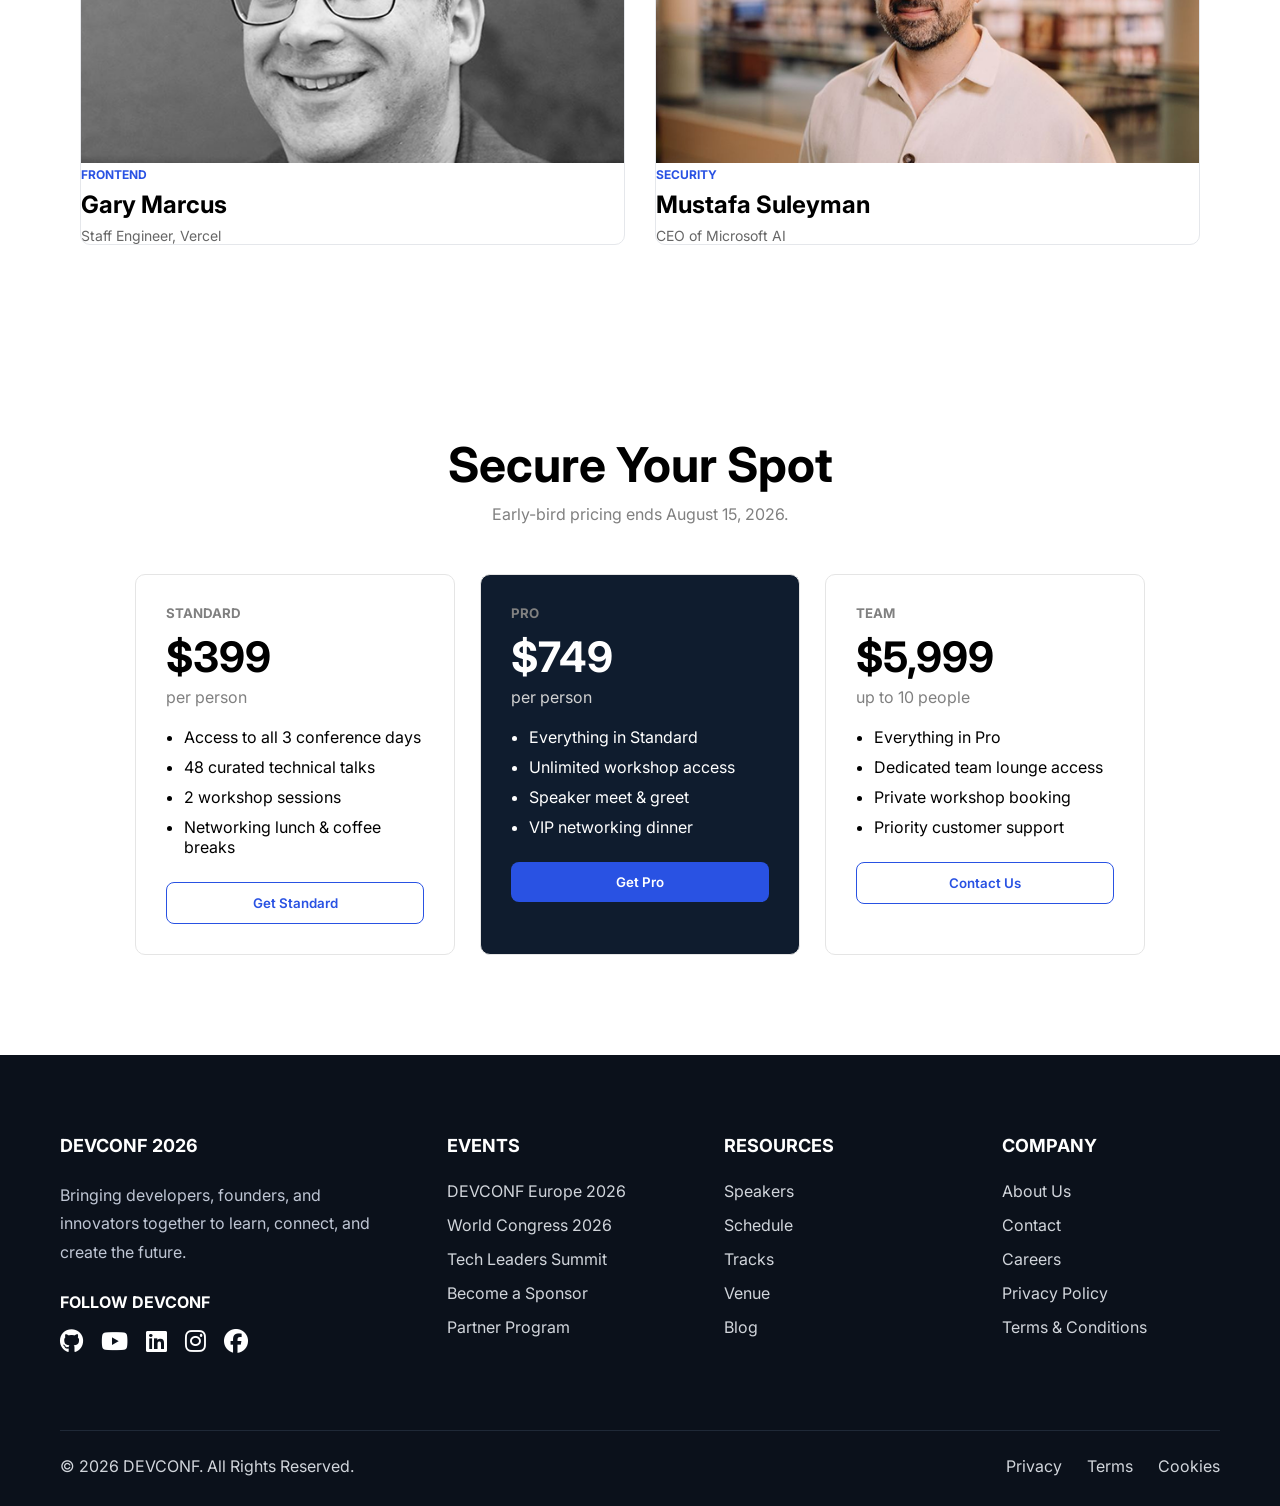
==== commit d6040f50: "Google Fonts Inter Use" ====
--- a/index.html
+++ b/index.html
@@ -8,6 +8,15 @@
 
 <link rel="stylesheet"
 href="https://cdnjs.cloudflare.com/ajax/libs/font-awesome/6.5.2/css/all.min.css">
+
+
+
+<link rel="preconnect" href="https://fonts.googleapis.com">
+<link rel="preconnect" href="https://fonts.gstatic.com" crossorigin>
+
+<link href="https://fonts.googleapis.com/css2?family=Inter:wght@100..900&display=swap" rel="stylesheet">
+
+
 </head>
 <body>
     <!-- Navigation Bar -->
@@ -48,7 +57,7 @@
         </p>
 
         <a href="register.html" class="register02-btn">Register Now</a>
-        
+
     </div>
 
 </section>
--- a/styles/style.css
+++ b/styles/style.css
@@ -1,10 +1,13 @@
 
 /* Reset */
 *{
+    font-family: "Inter", sans-serif;
     margin: 0;
     padding: 0;
     box-sizing: border-box;
 }
+
+
 
 /* Navbar */
 .navbar{
@@ -381,4 +384,10 @@
 
 .footer-links a:hover{
     color: #2952E3;
+}
+
+.register01-btn,
+.register02-btn{
+    text-decoration: none;
+    display: inline-block;
 }
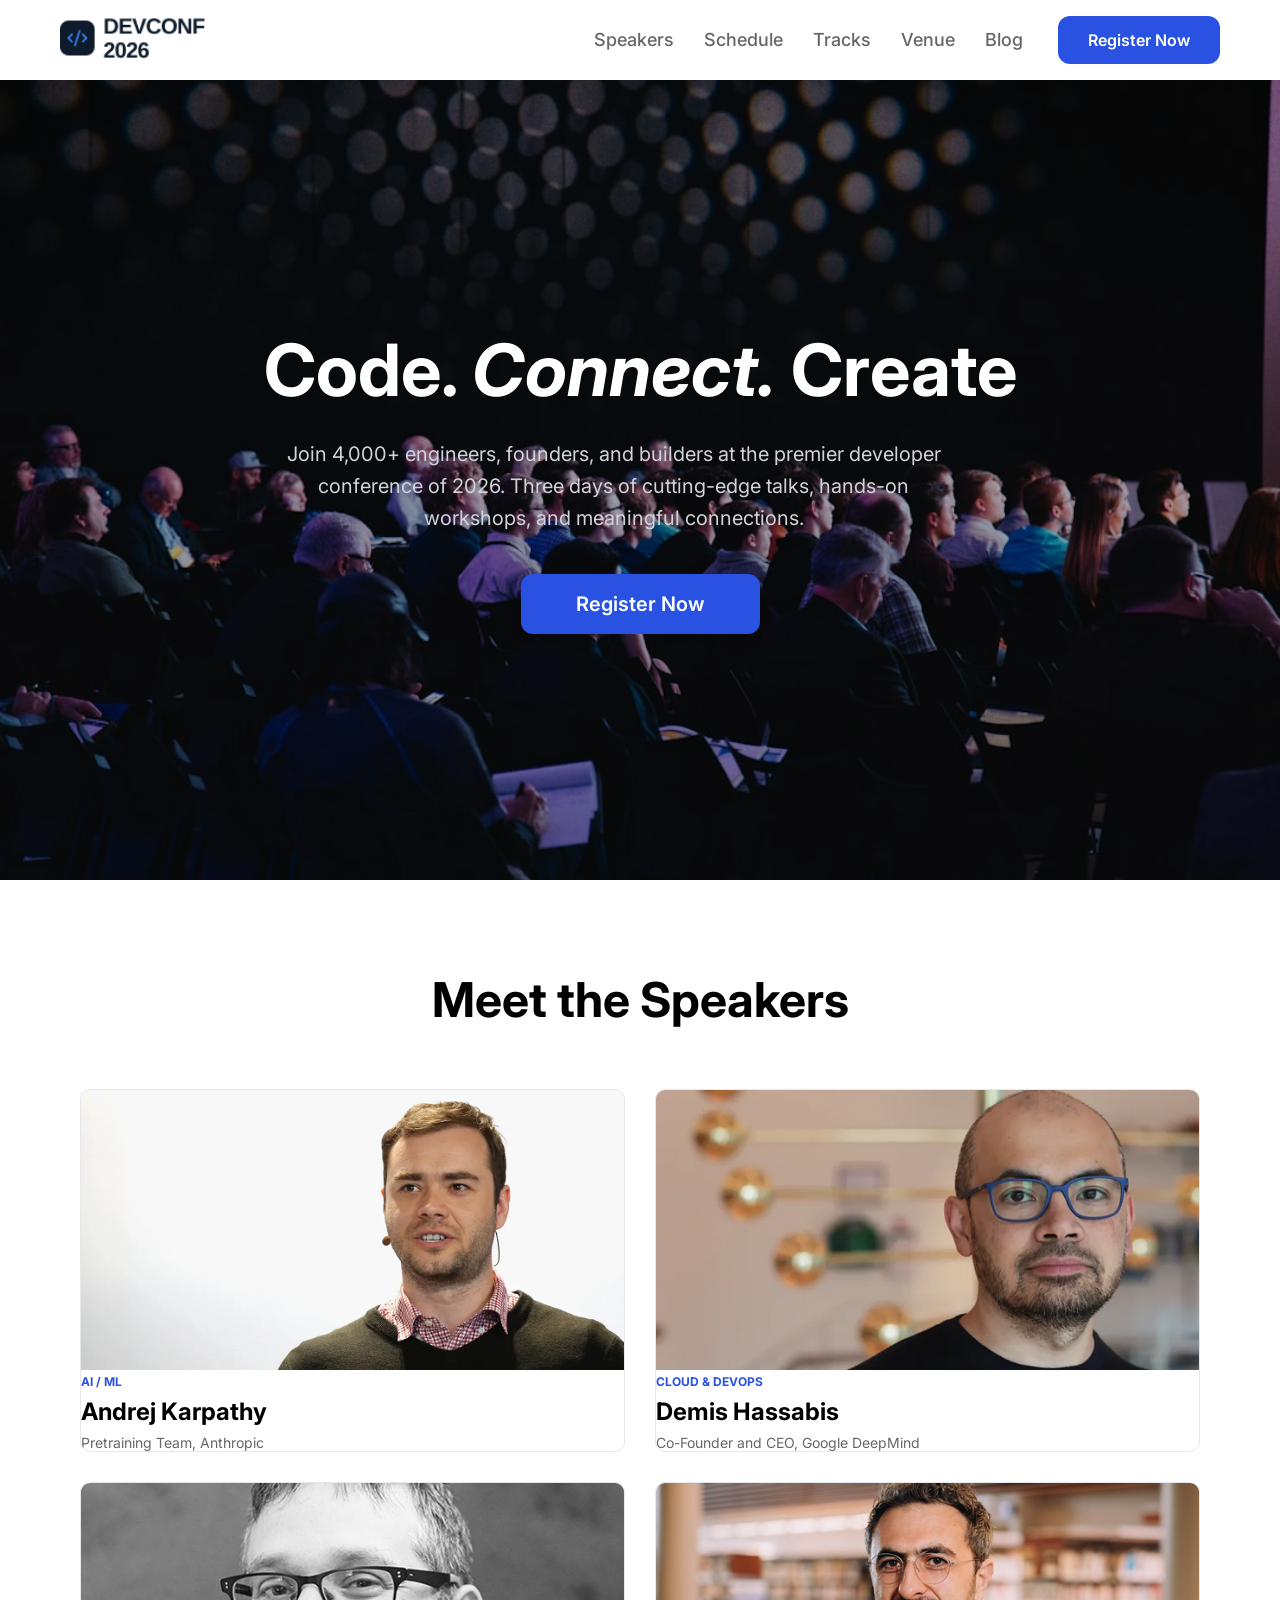
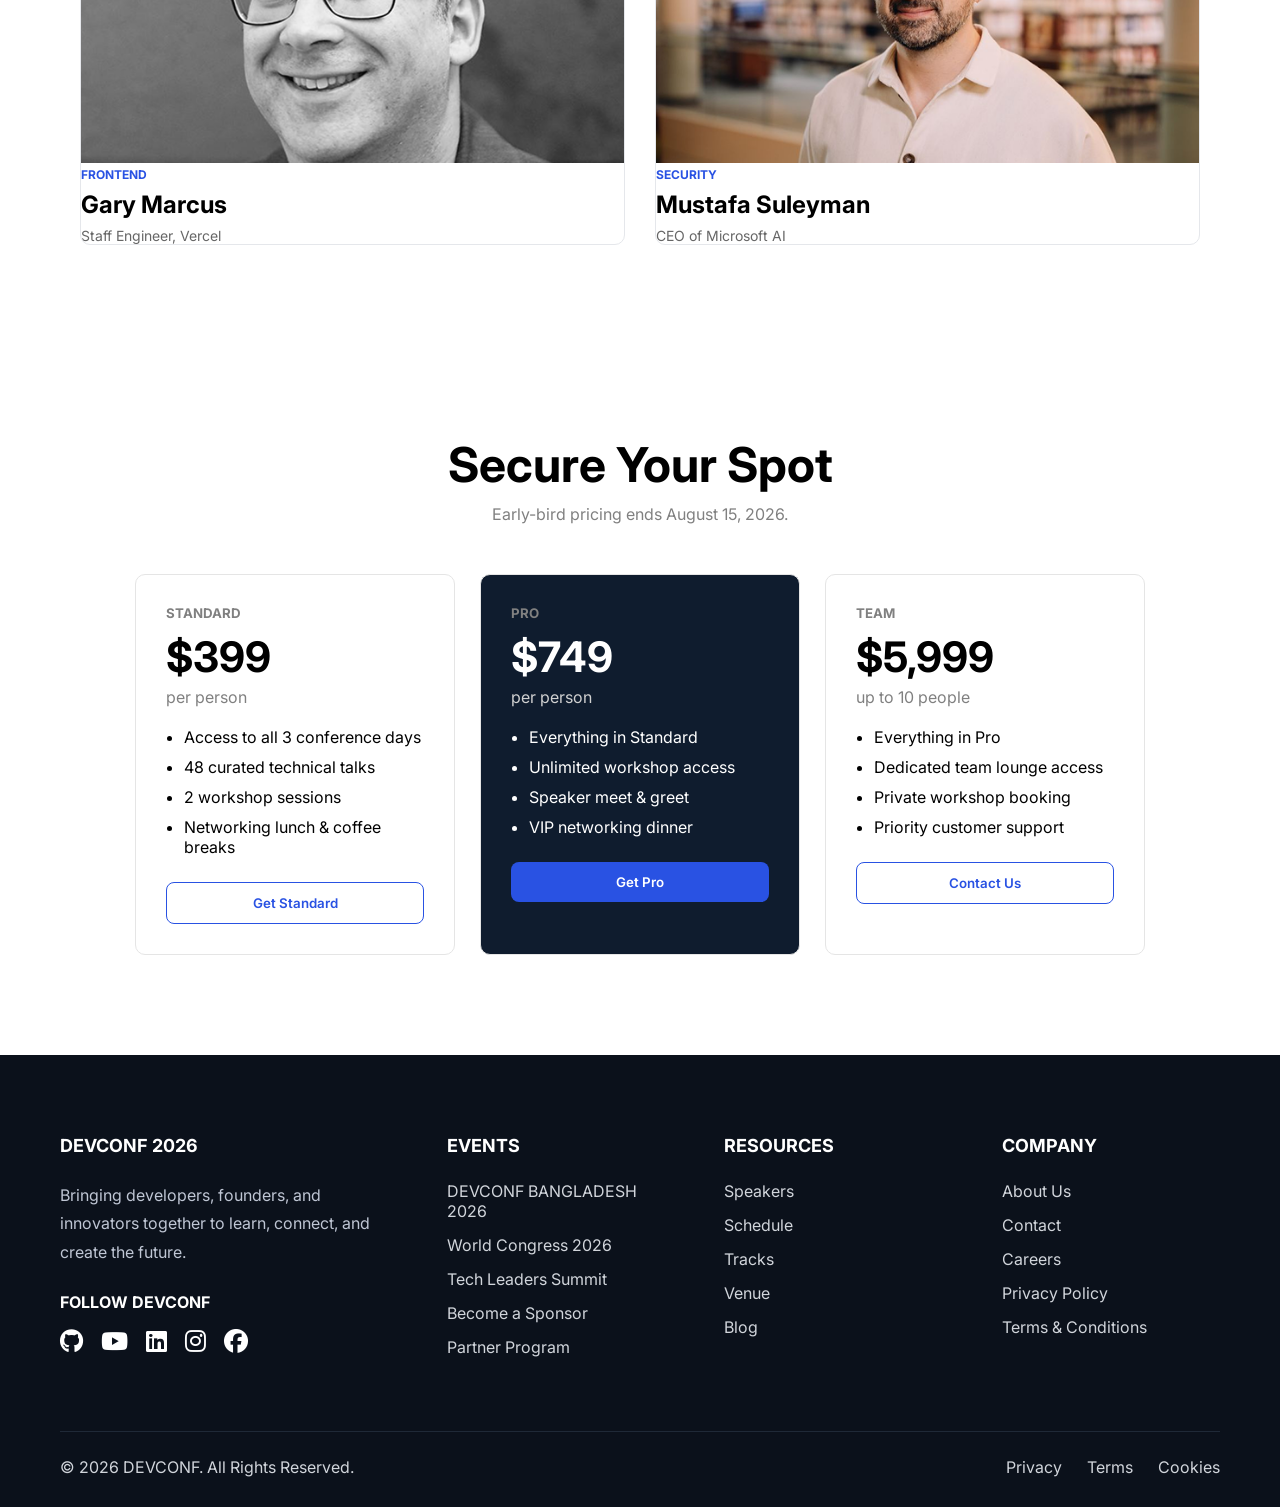
==== commit fccf4d63: "Deploy" ====
--- a/index.html
+++ b/index.html
@@ -221,7 +221,7 @@
         <div class="footer-column">
             <h3>EVENTS</h3>
 
-            <a href="#">DEVCONF Europe 2026</a>
+            <a href="#">DEVCONF BANGLADESH 2026</a>
             <a href="#">World Congress 2026</a>
             <a href="#">Tech Leaders Summit</a>
             <a href="#">Become a Sponsor</a>
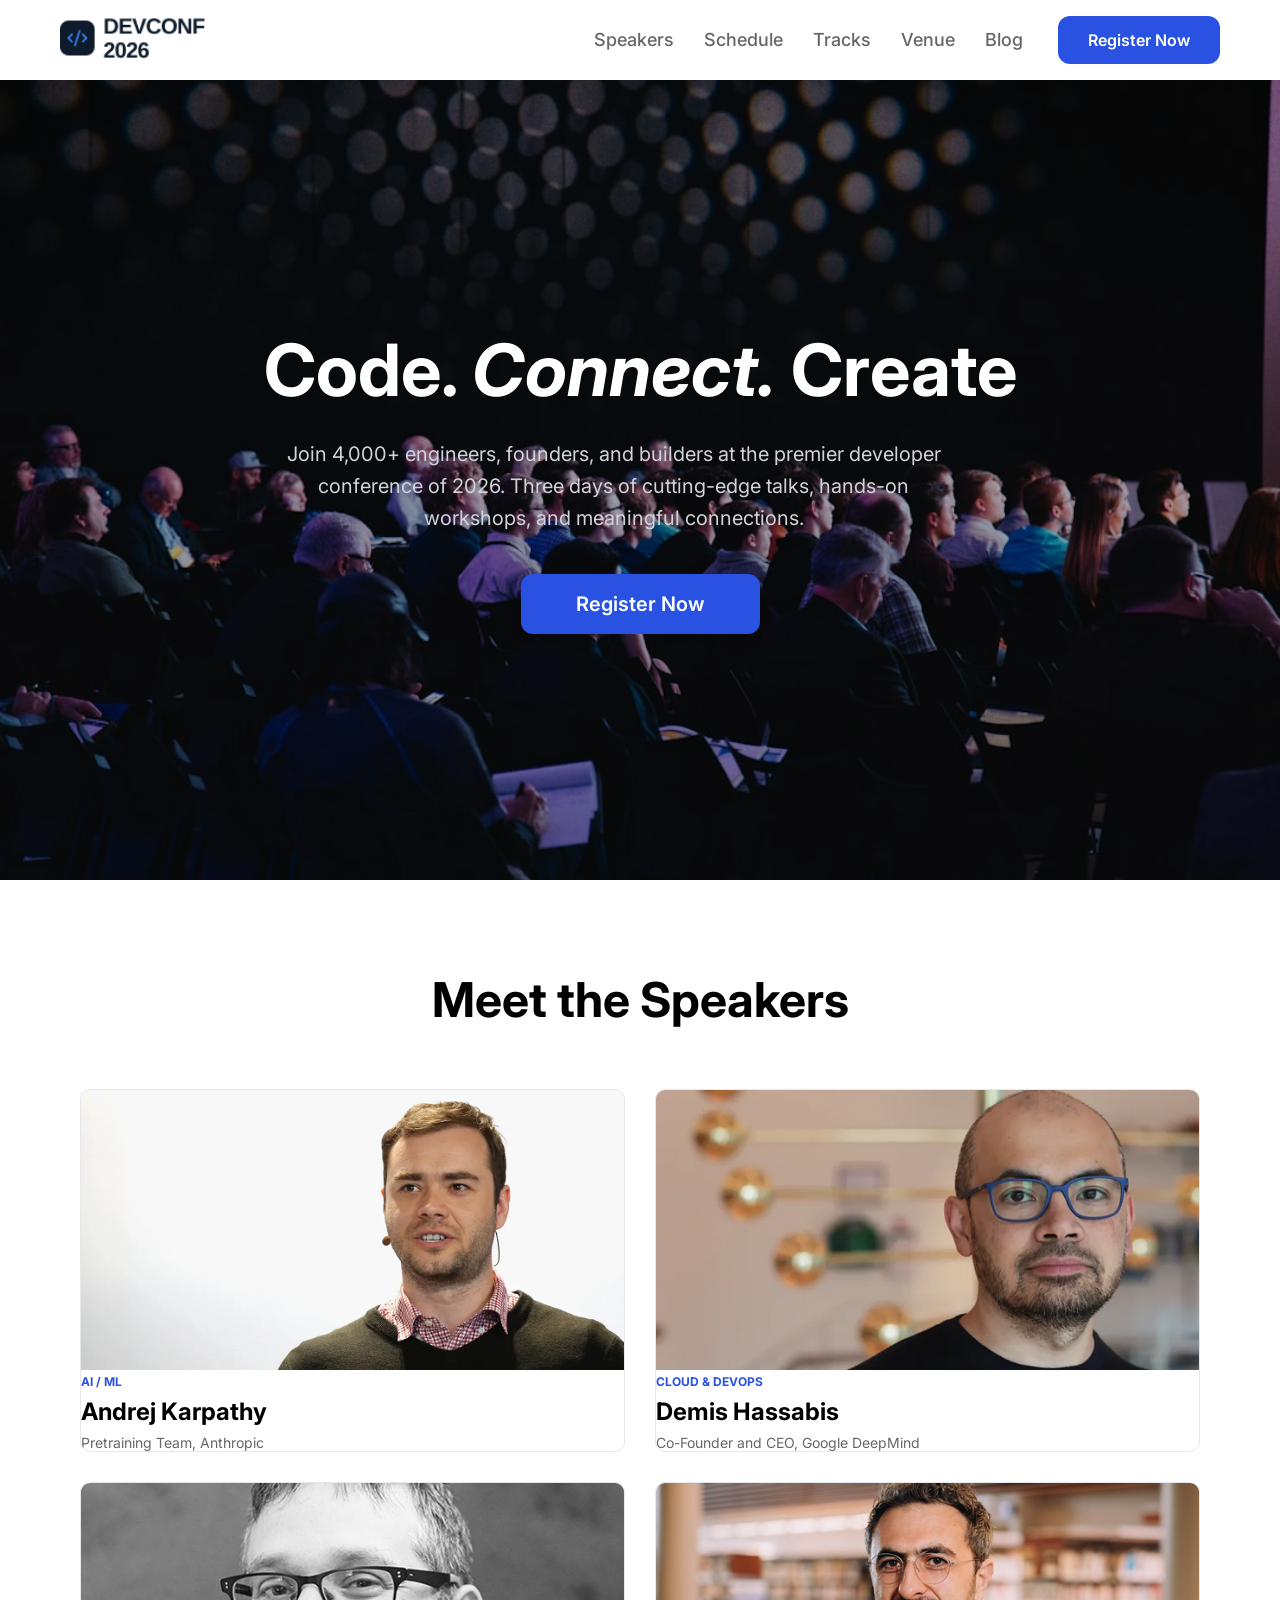
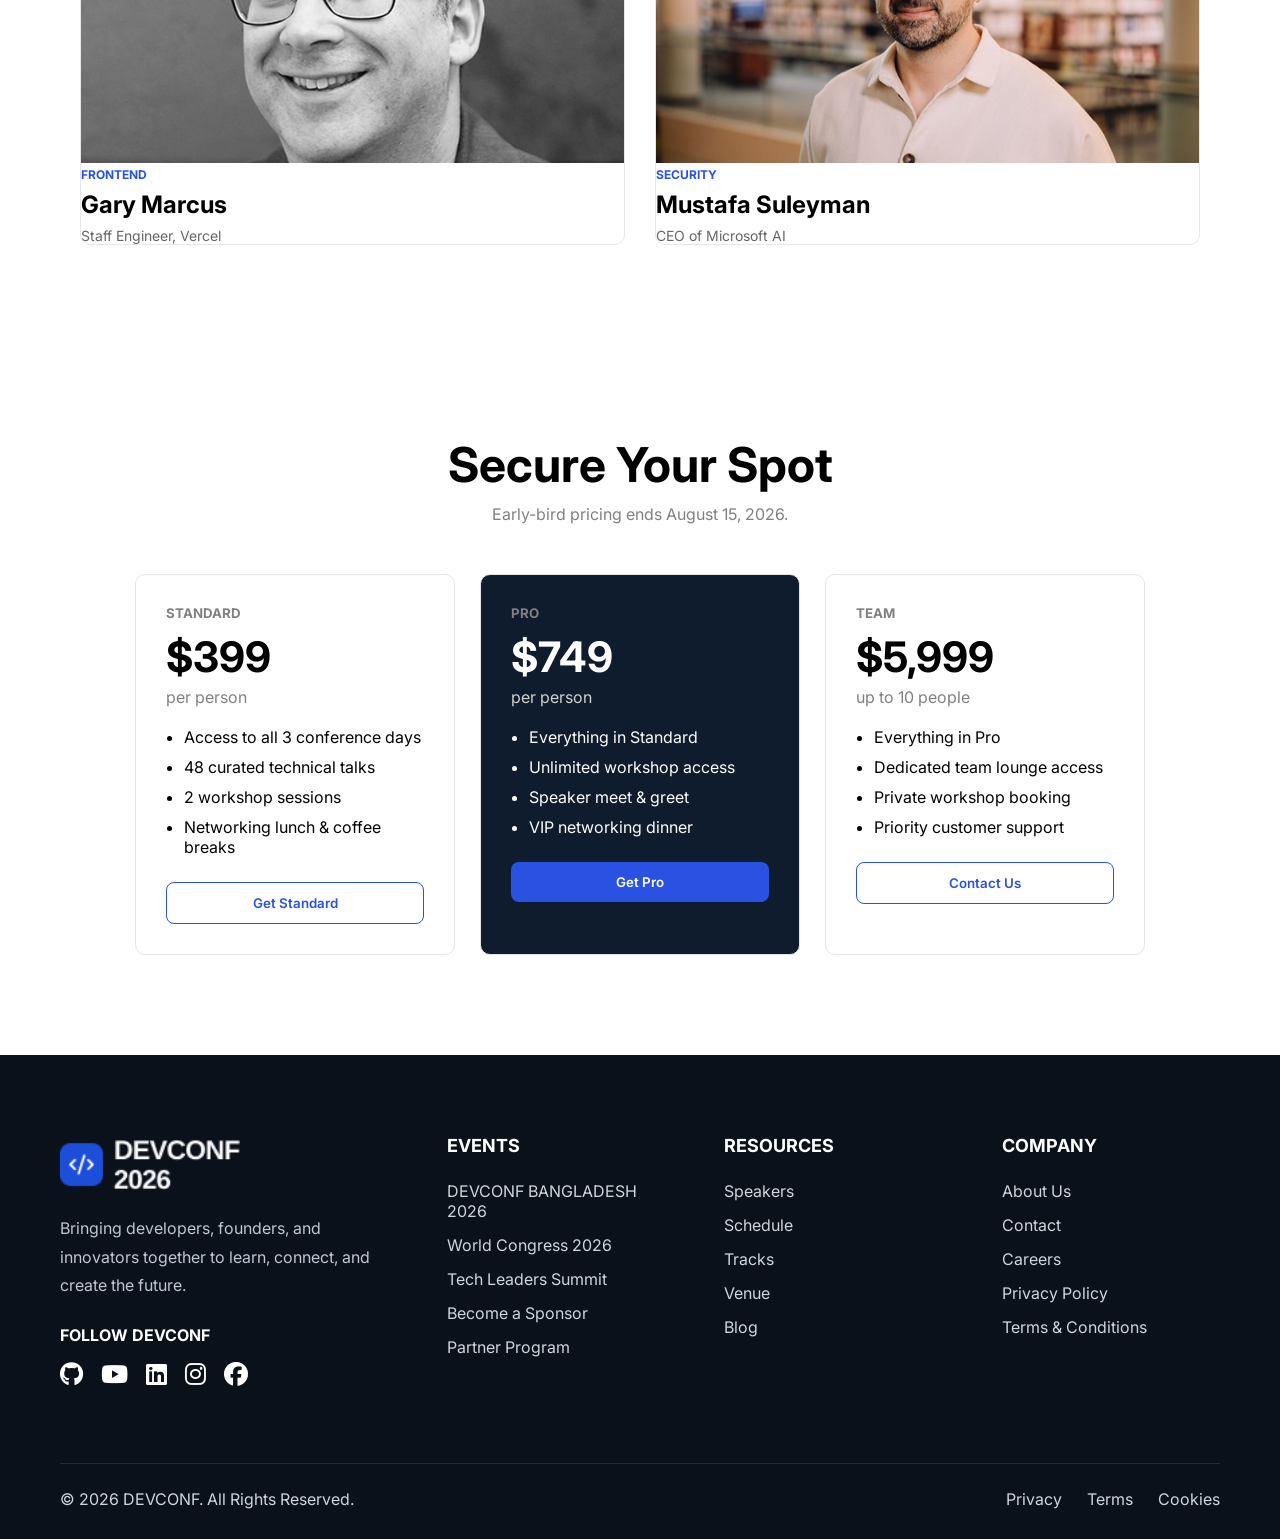
==== commit 95407586: "footer icon used" ====
--- a/index.html
+++ b/index.html
@@ -184,7 +184,7 @@
     <div class="footer-top">
 
         <div class="footer-column"> 
-            <h3>DEVCONF 2026</h3>
+          <img src="./assets/footer-logo.png" alt="DEVCONF 2026 Logo" class="footer-logo">
 
             <p>
                 Bringing developers, founders, and innovators together
--- a/styles/style.css
+++ b/styles/style.css
@@ -290,6 +290,17 @@
 
 /* My placeholder */
 
+
+.footer-logo{
+    width: 180px;
+    height: auto;
+    margin-bottom: 20px;
+    display: block;
+}
+
+
+
+
 .footer{
     background: #0B111B;
     padding: 80px 60px 30px;
